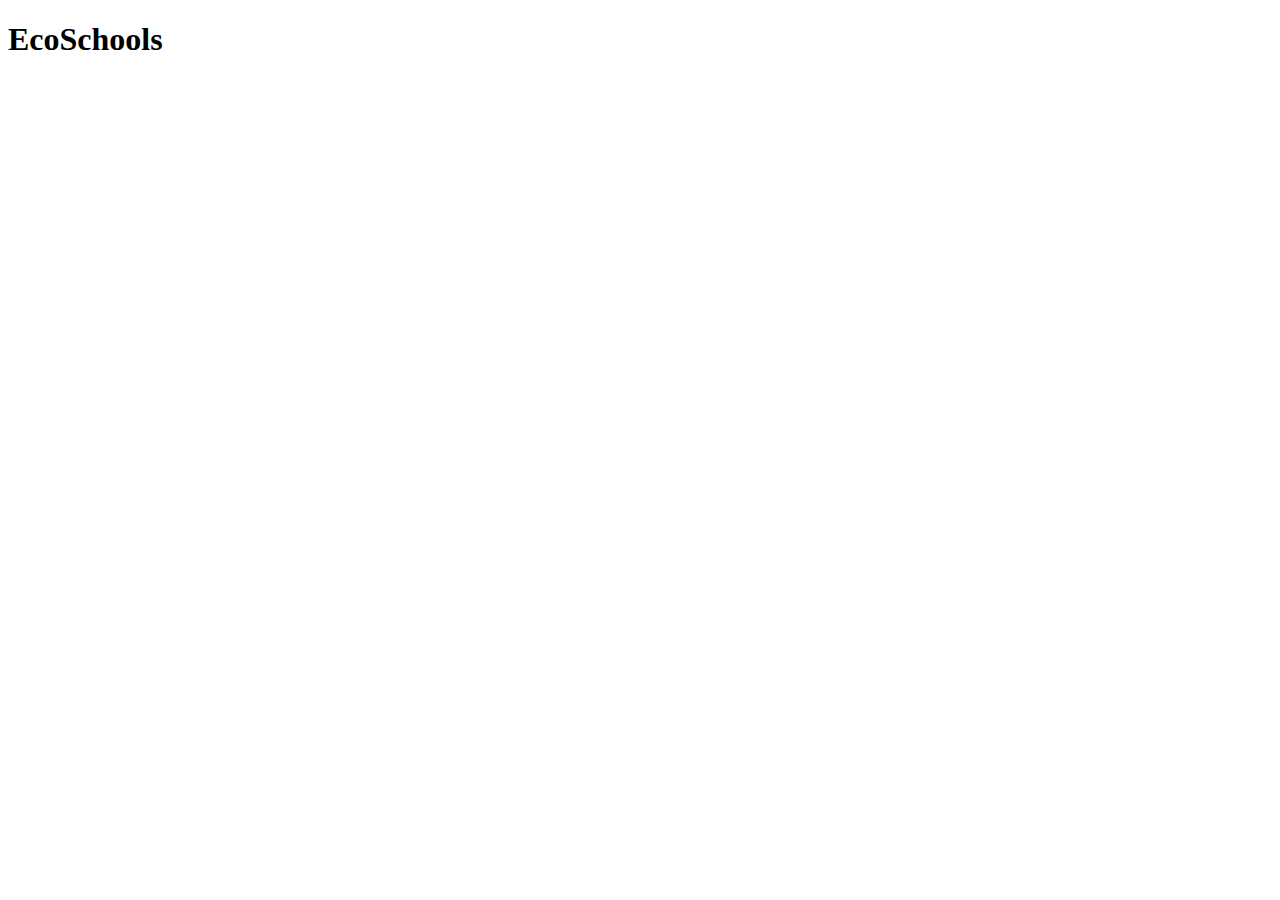
==== index.html @ 73f418d0 "Added color scheme" ====
<!DOCTYPE html>
<html>
	<head>
		<title>EcoSchools</title>
		<link rel="stylesheet" type="text/css" href="style/reset.css">
		<link rel="stylesheet" type="text/css" href="style/main.css">
		<meta name="viewport" content="width=device-width, initial-scale=1.0">
		<!--<link rel="icon" type="img/png" href="style/favicon.png" style="width:30px;">-->
		<!-- IMPORTED SCRIPTS -->
		<!-- NEED GOOGLE FONTS LATER -->
		<script src="http://ajax.googleapis.com/ajax/libs/jquery/1.11.1/jquery.min.js"></script>
		<!-- NEED FIREBASE LATER -->
		<style>



		</style>
	</head>

	<body>

		<div class="scene sky">
			<h1>EcoSchools</h1>
		</div>


		<script type="text/javascript">

			

			console.log("LOADED MAIN");

		</script>
		
	</body>
</html>
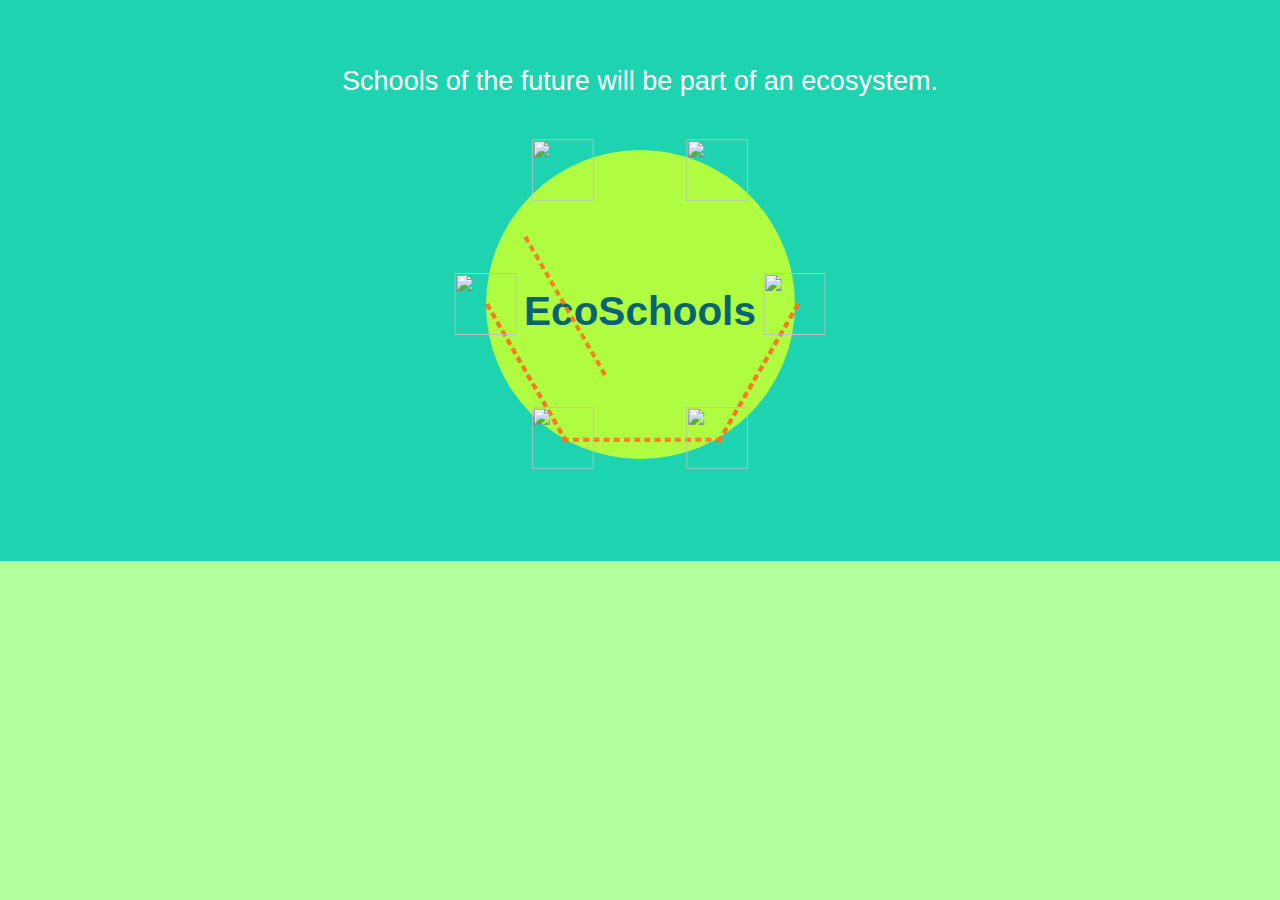
==== commit b5ef4321: "Chords are too confusing" ====
--- a/index.html
+++ b/index.html
@@ -20,7 +20,23 @@
 	<body>
 
 		<div class="scene sky">
-			<h1>EcoSchools</h1>
+			<p>Schools of the future will be part of an ecosystem.</p>
+			<div class="circle-wrapper">
+				<h1 class="circle-element">EcoSchools</h1>
+				<div class="circle-chord"></div>
+				<div class="circle-chord"></div>
+				<div class="circle-chord"></div>
+				<div class="circle-chord"></div>
+				<div class="circle-chord"></div>
+				<div class="circle-chord"></div>
+				<img class="circle-element" src="style/img/school-purple.png">
+				<img class="circle-element" src="style/img/school-teal.png">
+				<img class="circle-element" src="style/img/school-orange.png">
+				<img class="circle-element" src="style/img/school-purple.png">
+				<img class="circle-element" src="style/img/school-teal.png">
+				<img class="circle-element" src="style/img/school-orange.png">
+
+			</div>
 		</div>
 
 
--- a/style/main.css
+++ b/style/main.css
@@ -0,0 +1 @@
+h1,h2,h3,li,p,ul{font-family:sans-serif;margin:1.5vh auto}h1,h2,h3{font-family:sans-serif;text-align:center;font-weight:700}h1{font-size:4.5vh;line-height:5.25vh}h2{font-size:3.3vh;line-height:4.05vh}p{font-size:3vh;line-height:3.75vh;text-align:center}ul{width:80%;margin:auto 10%}li{font-size:3vh;line-height:3.75vh;list-style:disc;margin:.45vh auto}html{background:#b2ff9e;font-family:sans-serif;font-size:3vh;color:#fff;margin:0;padding:0}body{padding:0;width:100vw;margin:0 auto}div.scene{margin:0 auto;padding:4vw;width:92vw}div.sky{background:#1dd3b0}div.ground{background:#affc41}div.ground p{margin-bottom:6vh}div.ground div.slant-div:nth-child(2){margin:-3vh -4vw auto;width:0;height:0;border-top:3vh solid transparent;border-bottom:-100vw solid transparent;border-left:100vw solid #086375;transition:all .5s ease;-webkit-transition:all .5s ease}div.ground div.slant-div:nth-child(2)+div.dramatic{width:100vw;margin:auto -4vw;padding:4vw 4vw 4.5vh;background:#086375}div.ground div.slant-div:nth-child(4){margin:-3vh -4vw auto;width:0;height:0;border-top:3vh solid transparent;border-bottom:-100vw solid transparent;border-right:100vw solid #3c1642;transition:all .5s ease;-webkit-transition:all .5s ease}div.ground div.slant-div:nth-child(4)+div.dramatic{width:100vw;margin:auto -4vw;padding:4vw 4vw 4.5vh;background:#3c1642}div.ground div.slant-div:nth-child(6){margin:-3vh -4vw auto;width:0;height:0;border-top:3vh solid transparent;border-bottom:-100vw solid transparent;border-left:100vw solid #fa7921;transition:all .5s ease;-webkit-transition:all .5s ease}div.ground div.slant-div:nth-child(6)+div.dramatic{width:100vw;margin:auto -4vw;padding:4vw 4vw 4.5vh;background:#fa7921}div.school-icons{width:65vw;padding:1vw;display:block;margin:0 auto -8vw}div.school-icons img{display:inline-block;width:20vw;margin:1vw;margin-bottom:0}div.school-icons img:nth-child(2){width:15vw}div.rsvp{background:#3c1642}div.rsvp input{background:#5f2368;color:#fff;transition:all .5s ease;-webkit-transition:all .5s ease}div.rsvp input:focus{background:#fff;color:#3c1642;font-weight:700}button,input,select{outline:0;border:none}input{display:block;width:88vw;margin:4vw auto;padding:2vw}div.circle-wrapper{margin:4vw auto;background:#affc41;border-radius:50%;width:309px;height:309px;position:relative;transition:all .5s ease;-webkit-transition:all .5s ease}div.circle-wrapper .circle-element{position:absolute;top:50%;left:50%;width:61.8px;height:61.8px;margin:-30.9px}div.circle-wrapper h1.circle-element{text-align:center;width:309px;color:#086375;top:44.75%;left:0;display:inline;margin:0 auto}div.circle-wrapper div.circle-chord{position:absolute;top:50%;left:0;display:block;margin:0 auto;height:0;width:154.5px;border:2px dashed #fa7921;transform:translate(-38.63px,66.9px) rotate(60deg)}div.circle-wrapper div.circle-chord:nth-child(3){transform:rotate(180deg) translate(-77.25px,-133.8px)}div.circle-wrapper div.circle-chord:nth-child(4){transform:rotate(120deg) translate(-38.63px,-200.7px)}div.circle-wrapper div.circle-chord:nth-child(5){transform:rotate(120deg) translate(-38.63px,-200.7px)}div.circle-wrapper div.circle-chord:nth-child(6){transform:rotate(240deg) translate(0,0)}div.circle-wrapper img{transition:all .5s ease;-webkit-transition:all .5s ease}div.circle-wrapper img:nth-child(8){transform:rotate(0deg) translate(154.5px) rotate(0deg)}div.circle-wrapper img:nth-child(9){transform:rotate(-60deg) translate(154.5px) rotate(60deg)}div.circle-wrapper img:nth-child(10){transform:rotate(-120deg) translate(154.5px) rotate(120deg)}div.circle-wrapper img:nth-child(11){transform:rotate(-180deg) translate(154.5px) rotate(180deg)}div.circle-wrapper img:nth-child(12){transform:rotate(-240deg) translate(154.5px) rotate(240deg)}div.circle-wrapper img:nth-child(13){transform:rotate(-300deg) translate(154.5px) rotate(300deg)}div.circle-wrapper img:hover{width:92.7px;height:92.7px}::-webkit-scrollbar{width:10px;height:10px;background:#affc41;z-index:50}::-webkit-scrollbar-button{background:#affc41}::-webkit-scrollbar-track{background:#affc41}::-webkit-scrollbar-track-piece{background:#affc41}::-webkit-scrollbar-thumb{background:#fff;position:absolute;margin-left:-10px}::-webkit-scrollbar-corner{width:10px;height:10px;background:#affc41}::-webkit-resizer{background:#affc41}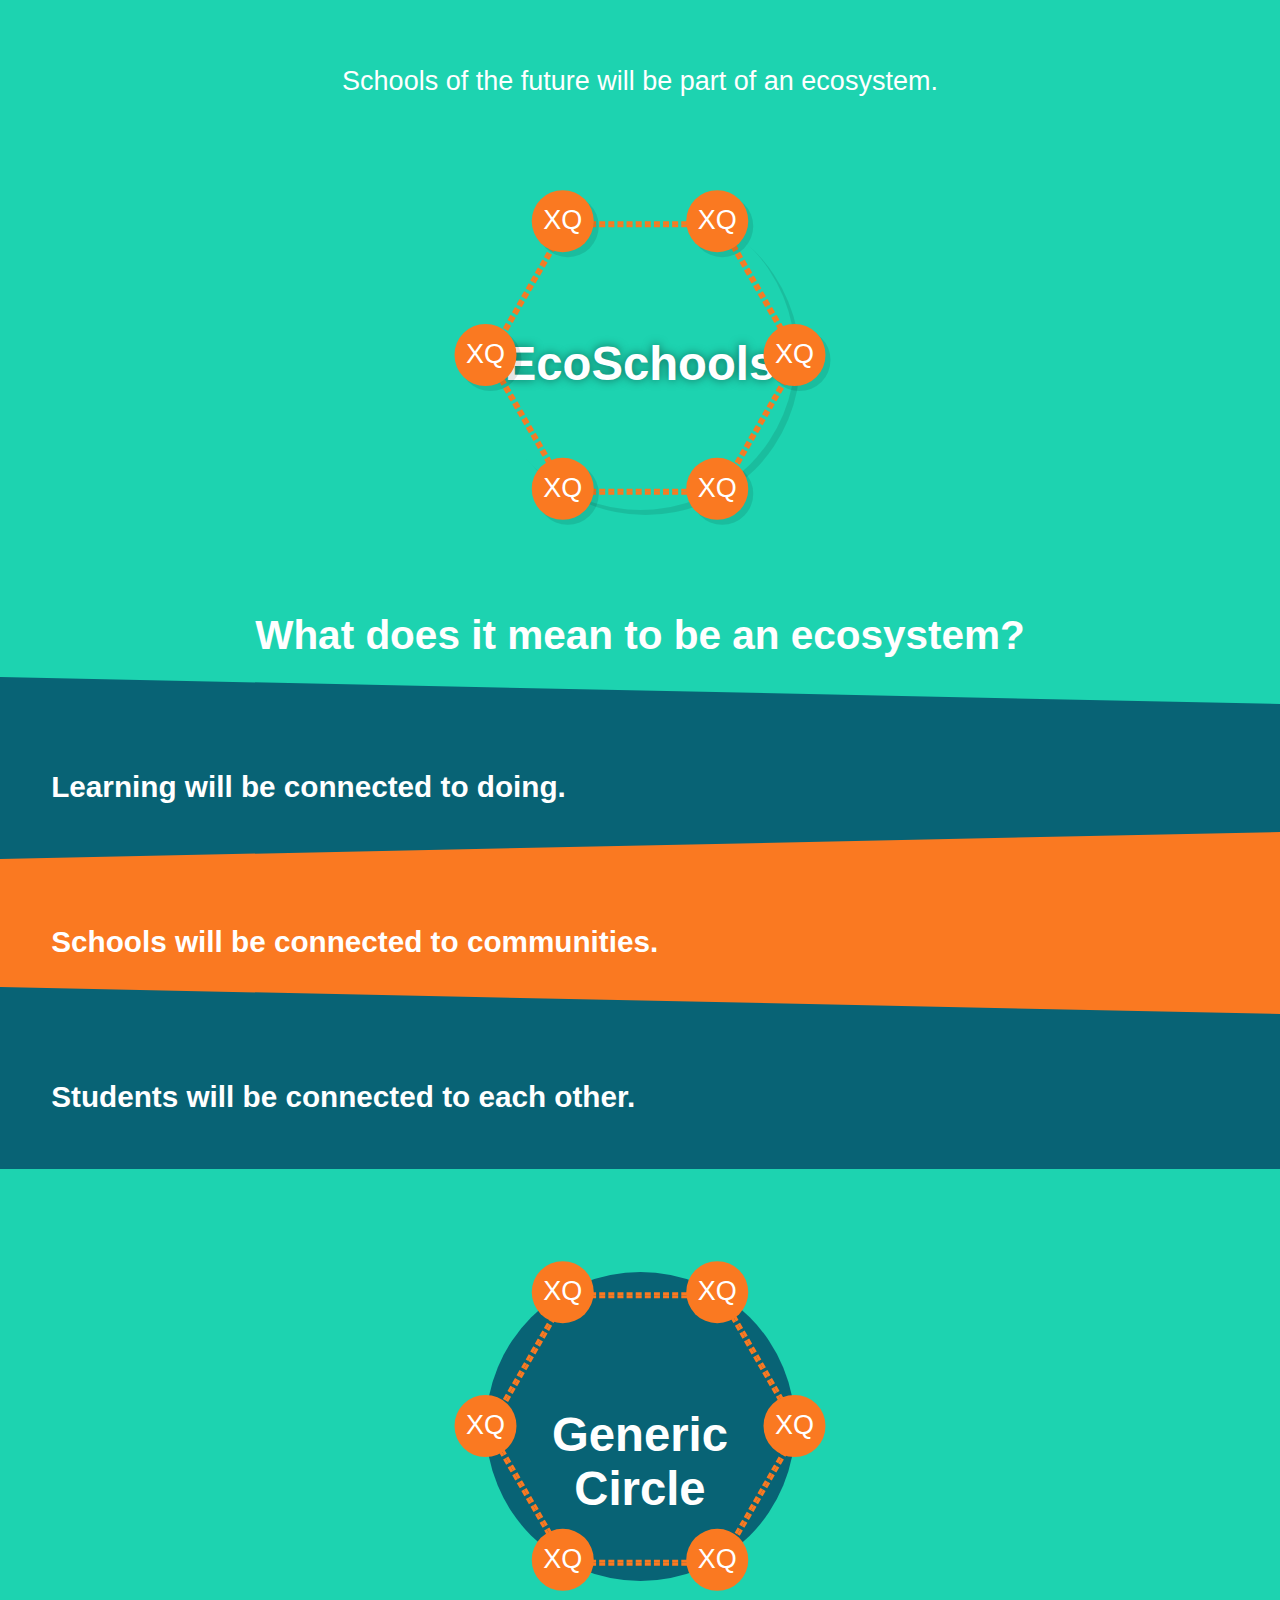
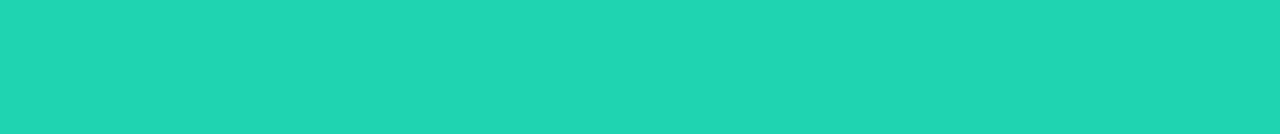
==== commit 565f3d52: "Added slant divs" ====
--- a/index.html
+++ b/index.html
@@ -21,21 +21,61 @@
 
 		<div class="scene sky">
 			<p>Schools of the future will be part of an ecosystem.</p>
+			<div class="circle-wrapper" id="earth">
+				<div class="circle">
+					<h1 class="circle-element">EcoSchools</h1>
+					<div class="chord-six">
+						<div class="circle-chord"></div>
+						<div class="circle-chord"></div>
+						<div class="circle-chord"></div>
+						<div class="circle-chord"></div>
+						<div class="circle-chord"></div>
+						<div class="circle-chord"></div>
+					</div>
+					<div class="circle-six">
+						<div class="circle-element circle-div">XQ</div>
+						<div class="circle-element circle-div">XQ</div>
+						<div class="circle-element circle-div">XQ</div>
+						<div class="circle-element circle-div">XQ</div>
+						<div class="circle-element circle-div">XQ</div>
+						<div class="circle-element circle-div">XQ</div>
+					</div>
+				</div>
+			</div>
+			<h1>What does it mean to be an ecosystem?</h1>
+			<br>
+			<div class="slant-left"></div>
+			<div class="slant-text">
+				<h2>Learning will be connected to doing.</h2>
+			</div>
+			<div class="slant-right"></div>
+			<div class="slant-text">
+				<h2>Schools will be connected to communities.</h2>
+			</div>
+			<div class="slant-left"></div>
+			<div class="slant-text">
+				<h2>Students will be connected to each other.</h2>
+			</div>
 			<div class="circle-wrapper">
-				<h1 class="circle-element">EcoSchools</h1>
-				<div class="circle-chord"></div>
-				<div class="circle-chord"></div>
-				<div class="circle-chord"></div>
-				<div class="circle-chord"></div>
-				<div class="circle-chord"></div>
-				<div class="circle-chord"></div>
-				<img class="circle-element" src="style/img/school-purple.png">
-				<img class="circle-element" src="style/img/school-teal.png">
-				<img class="circle-element" src="style/img/school-orange.png">
-				<img class="circle-element" src="style/img/school-purple.png">
-				<img class="circle-element" src="style/img/school-teal.png">
-				<img class="circle-element" src="style/img/school-orange.png">
-
+				<div class="circle">
+					<h1 class="circle-element">Generic Circle</h1>
+					<div class="chord-six">
+						<div class="circle-chord"></div>
+						<div class="circle-chord"></div>
+						<div class="circle-chord"></div>
+						<div class="circle-chord"></div>
+						<div class="circle-chord"></div>
+						<div class="circle-chord"></div>
+					</div>
+					<div class="circle-six">
+						<div class="circle-element circle-div">XQ</div>
+						<div class="circle-element circle-div">XQ</div>
+						<div class="circle-element circle-div">XQ</div>
+						<div class="circle-element circle-div">XQ</div>
+						<div class="circle-element circle-div">XQ</div>
+						<div class="circle-element circle-div">XQ</div>
+					</div>
+				</div>
 			</div>
 		</div>
 
--- a/style/main.css
+++ b/style/main.css
@@ -1 +1 @@
-h1,h2,h3,li,p,ul{font-family:sans-serif;margin:1.5vh auto}h1,h2,h3{font-family:sans-serif;text-align:center;font-weight:700}h1{font-size:4.5vh;line-height:5.25vh}h2{font-size:3.3vh;line-height:4.05vh}p{font-size:3vh;line-height:3.75vh;text-align:center}ul{width:80%;margin:auto 10%}li{font-size:3vh;line-height:3.75vh;list-style:disc;margin:.45vh auto}html{background:#b2ff9e;font-family:sans-serif;font-size:3vh;color:#fff;margin:0;padding:0}body{padding:0;width:100vw;margin:0 auto}div.scene{margin:0 auto;padding:4vw;width:92vw}div.sky{background:#1dd3b0}div.ground{background:#affc41}div.ground p{margin-bottom:6vh}div.ground div.slant-div:nth-child(2){margin:-3vh -4vw auto;width:0;height:0;border-top:3vh solid transparent;border-bottom:-100vw solid transparent;border-left:100vw solid #086375;transition:all .5s ease;-webkit-transition:all .5s ease}div.ground div.slant-div:nth-child(2)+div.dramatic{width:100vw;margin:auto -4vw;padding:4vw 4vw 4.5vh;background:#086375}div.ground div.slant-div:nth-child(4){margin:-3vh -4vw auto;width:0;height:0;border-top:3vh solid transparent;border-bottom:-100vw solid transparent;border-right:100vw solid #3c1642;transition:all .5s ease;-webkit-transition:all .5s ease}div.ground div.slant-div:nth-child(4)+div.dramatic{width:100vw;margin:auto -4vw;padding:4vw 4vw 4.5vh;background:#3c1642}div.ground div.slant-div:nth-child(6){margin:-3vh -4vw auto;width:0;height:0;border-top:3vh solid transparent;border-bottom:-100vw solid transparent;border-left:100vw solid #fa7921;transition:all .5s ease;-webkit-transition:all .5s ease}div.ground div.slant-div:nth-child(6)+div.dramatic{width:100vw;margin:auto -4vw;padding:4vw 4vw 4.5vh;background:#fa7921}div.school-icons{width:65vw;padding:1vw;display:block;margin:0 auto -8vw}div.school-icons img{display:inline-block;width:20vw;margin:1vw;margin-bottom:0}div.school-icons img:nth-child(2){width:15vw}div.rsvp{background:#3c1642}div.rsvp input{background:#5f2368;color:#fff;transition:all .5s ease;-webkit-transition:all .5s ease}div.rsvp input:focus{background:#fff;color:#3c1642;font-weight:700}button,input,select{outline:0;border:none}input{display:block;width:88vw;margin:4vw auto;padding:2vw}div.circle-wrapper{margin:4vw auto;background:#affc41;border-radius:50%;width:309px;height:309px;position:relative;transition:all .5s ease;-webkit-transition:all .5s ease}div.circle-wrapper .circle-element{position:absolute;top:50%;left:50%;width:61.8px;height:61.8px;margin:-30.9px}div.circle-wrapper h1.circle-element{text-align:center;width:309px;color:#086375;top:44.75%;left:0;display:inline;margin:0 auto}div.circle-wrapper div.circle-chord{position:absolute;top:50%;left:0;display:block;margin:0 auto;height:0;width:154.5px;border:2px dashed #fa7921;transform:translate(-38.63px,66.9px) rotate(60deg)}div.circle-wrapper div.circle-chord:nth-child(3){transform:rotate(180deg) translate(-77.25px,-133.8px)}div.circle-wrapper div.circle-chord:nth-child(4){transform:rotate(120deg) translate(-38.63px,-200.7px)}div.circle-wrapper div.circle-chord:nth-child(5){transform:rotate(120deg) translate(-38.63px,-200.7px)}div.circle-wrapper div.circle-chord:nth-child(6){transform:rotate(240deg) translate(0,0)}div.circle-wrapper img{transition:all .5s ease;-webkit-transition:all .5s ease}div.circle-wrapper img:nth-child(8){transform:rotate(0deg) translate(154.5px) rotate(0deg)}div.circle-wrapper img:nth-child(9){transform:rotate(-60deg) translate(154.5px) rotate(60deg)}div.circle-wrapper img:nth-child(10){transform:rotate(-120deg) translate(154.5px) rotate(120deg)}div.circle-wrapper img:nth-child(11){transform:rotate(-180deg) translate(154.5px) rotate(180deg)}div.circle-wrapper img:nth-child(12){transform:rotate(-240deg) translate(154.5px) rotate(240deg)}div.circle-wrapper img:nth-child(13){transform:rotate(-300deg) translate(154.5px) rotate(300deg)}div.circle-wrapper img:hover{width:92.7px;height:92.7px}::-webkit-scrollbar{width:10px;height:10px;background:#affc41;z-index:50}::-webkit-scrollbar-button{background:#affc41}::-webkit-scrollbar-track{background:#affc41}::-webkit-scrollbar-track-piece{background:#affc41}::-webkit-scrollbar-thumb{background:#fff;position:absolute;margin-left:-10px}::-webkit-scrollbar-corner{width:10px;height:10px;background:#affc41}::-webkit-resizer{background:#affc41}+h1,h2,h3,li,p,ul{font-family:sans-serif;margin:1.5vh auto}h1,h2,h3{font-family:sans-serif;text-align:center;font-weight:700}h1{font-size:4.5vh;line-height:5.25vh}h2{font-size:3.3vh;line-height:4.05vh}p{font-size:3vh;line-height:3.75vh;text-align:center}ul{width:80%;margin:auto 10%}li{font-size:3vh;line-height:3.75vh;list-style:disc;margin:.45vh auto}html{background:#3c1642;font-family:sans-serif;font-size:3vh;color:#fff;margin:0;padding:0}body{padding:0;width:100vw;margin:0 auto}div.scene{margin:0 auto;padding:4vw;width:92vw}div.sky{background:#1dd3b0}div.ground{background:#affc41}div.rsvp{background:#3c1642}div.rsvp input{background:#5f2368;color:#fff;transition:all .5s ease;-webkit-transition:all .5s ease}div.rsvp input:focus{background:#fff;color:#3c1642;font-weight:700}button,input,select{outline:0;border:none}input{display:block;width:88vw;margin:4vw auto;padding:2vw}div.slant-left{margin:-3vh -4vw auto;width:0;height:0;border-top:3vh solid transparent;border-bottom:-100vw solid transparent;border-left:100vw solid #086375;transition:all .5s ease;-webkit-transition:all .5s ease}div.slant-left+div.slant-text{width:92vw;margin:auto -4vw;padding:4vw 4vw 4.5vh;background:#086375}div.slant-left+div.slant-text h2{text-align:left}div.slant-right{margin:-3vh -4vw auto;width:0;height:0;border-top:3vh solid transparent;border-bottom:-100vw solid transparent;border-right:100vw solid #fa7921;transition:all .5s ease;-webkit-transition:all .5s ease}div.slant-right+div.slant-text{width:92vw;margin:auto -4vw;padding:4vw 4vw 4.5vh;background:#fa7921}div.slant-right+div.slant-text h2{text-align:left}div.circle-wrapper{background:#086375;margin:8vw auto;border-radius:50%;width:309px;height:309px;position:relative;transition:all .5s ease;-webkit-transition:all .5s ease}div.circle-wrapper .circle-element{position:absolute;top:50%;left:50%;width:61.8px;height:61.8px;margin:-30.9px}div.circle-wrapper h1.circle-element{text-align:center;width:309px;color:#fff;top:44%;line-height:6vh;left:0;display:inline;margin:0 auto;font-size:5.25vh}div.circle-wrapper div.circle-chord{position:absolute;top:50%;left:0;display:block;margin:0 auto;height:0;width:154.5px;border:3px dashed #fa7921}div.circle-wrapper div.chord-six div.circle-chord:nth-child(1){transform:translate(-38.63px,66.9px) rotate(60deg)}div.circle-wrapper div.chord-six div.circle-chord:nth-child(2){transform:rotate(180deg) translate(-77.25px,-133.8px)}div.circle-wrapper div.chord-six div.circle-chord:nth-child(3){transform:rotate(120deg) translate(-38.63px,-200.7px)}div.circle-wrapper div.chord-six div.circle-chord:nth-child(4){transform:rotate(60deg) translate(38.63px,-200.7px)}div.circle-wrapper div.chord-six div.circle-chord:nth-child(5){transform:rotate(180deg) translate(-77.25px,133.8px)}div.circle-wrapper div.chord-six div.circle-chord:nth-child(6){transform:rotate(120deg) translate(-38.63px,66.9px)}div.circle-wrapper div.circle-div{background:#fa7921;border-radius:50%;text-align:center;line-height:61.8px;transition:all .5s ease;-webkit-transition:all .5s ease}div.circle-wrapper div.circle-div:hover{background:#b2ff9e}div.circle-wrapper div.circle-six div.circle-div:nth-child(1){transform:rotate(0deg) translate(154.5px) rotate(0deg)}div.circle-wrapper div.circle-six div.circle-div:nth-child(2){transform:rotate(-60deg) translate(154.5px) rotate(60deg)}div.circle-wrapper div.circle-six div.circle-div:nth-child(3){transform:rotate(-120deg) translate(154.5px) rotate(120deg)}div.circle-wrapper div.circle-six div.circle-div:nth-child(4){transform:rotate(-180deg) translate(154.5px) rotate(180deg)}div.circle-wrapper div.circle-six div.circle-div:nth-child(5){transform:rotate(-240deg) translate(154.5px) rotate(240deg)}div.circle-wrapper div.circle-six div.circle-div:nth-child(6){transform:rotate(-300deg) translate(154.5px) rotate(300deg)}div#earth{background:url(img/earth-long-double.png) repeat-x;background-size:auto 100%;animation:spinGlobe 10s linear infinite;-webkit-animation:spinGlobe 10s linear infinite;box-shadow:5px 5px 0 rgba(0,0,0,.1);transition:all .5s ease;-webkit-transition:all .5s ease}@-webkit-keyframes spinGlobe{from{background-position:right top}to{background-position:left top}}div#earth h1.circle-element{text-shadow:0 0 10px rgba(0,0,0,.5)}div#earth div.circle-div{box-shadow:5px 5px 0 rgba(0,0,0,.1)}div#earth div.chord-six div.circle-chord{animation:wipeChord 5s linear infinite;-webkit-animation:wipeChord 5s linear infinite}@-webkit-keyframes wipeChord{0%{border-color:#fa7921}50%{border-color:#1dd3b0}100%{border-color:#fa7921}}::-webkit-scrollbar{width:10px;height:10px;background:#affc41;z-index:50;position:absolute;display:none}::-webkit-scrollbar-button{background:#affc41}::-webkit-scrollbar-track{background:#affc41}::-webkit-scrollbar-track-piece{background:#affc41}::-webkit-scrollbar-thumb{background:#fff;position:absolute;margin-left:-10px}::-webkit-scrollbar-corner{width:10px;height:10px;background:#affc41}::-webkit-resizer{background:#affc41}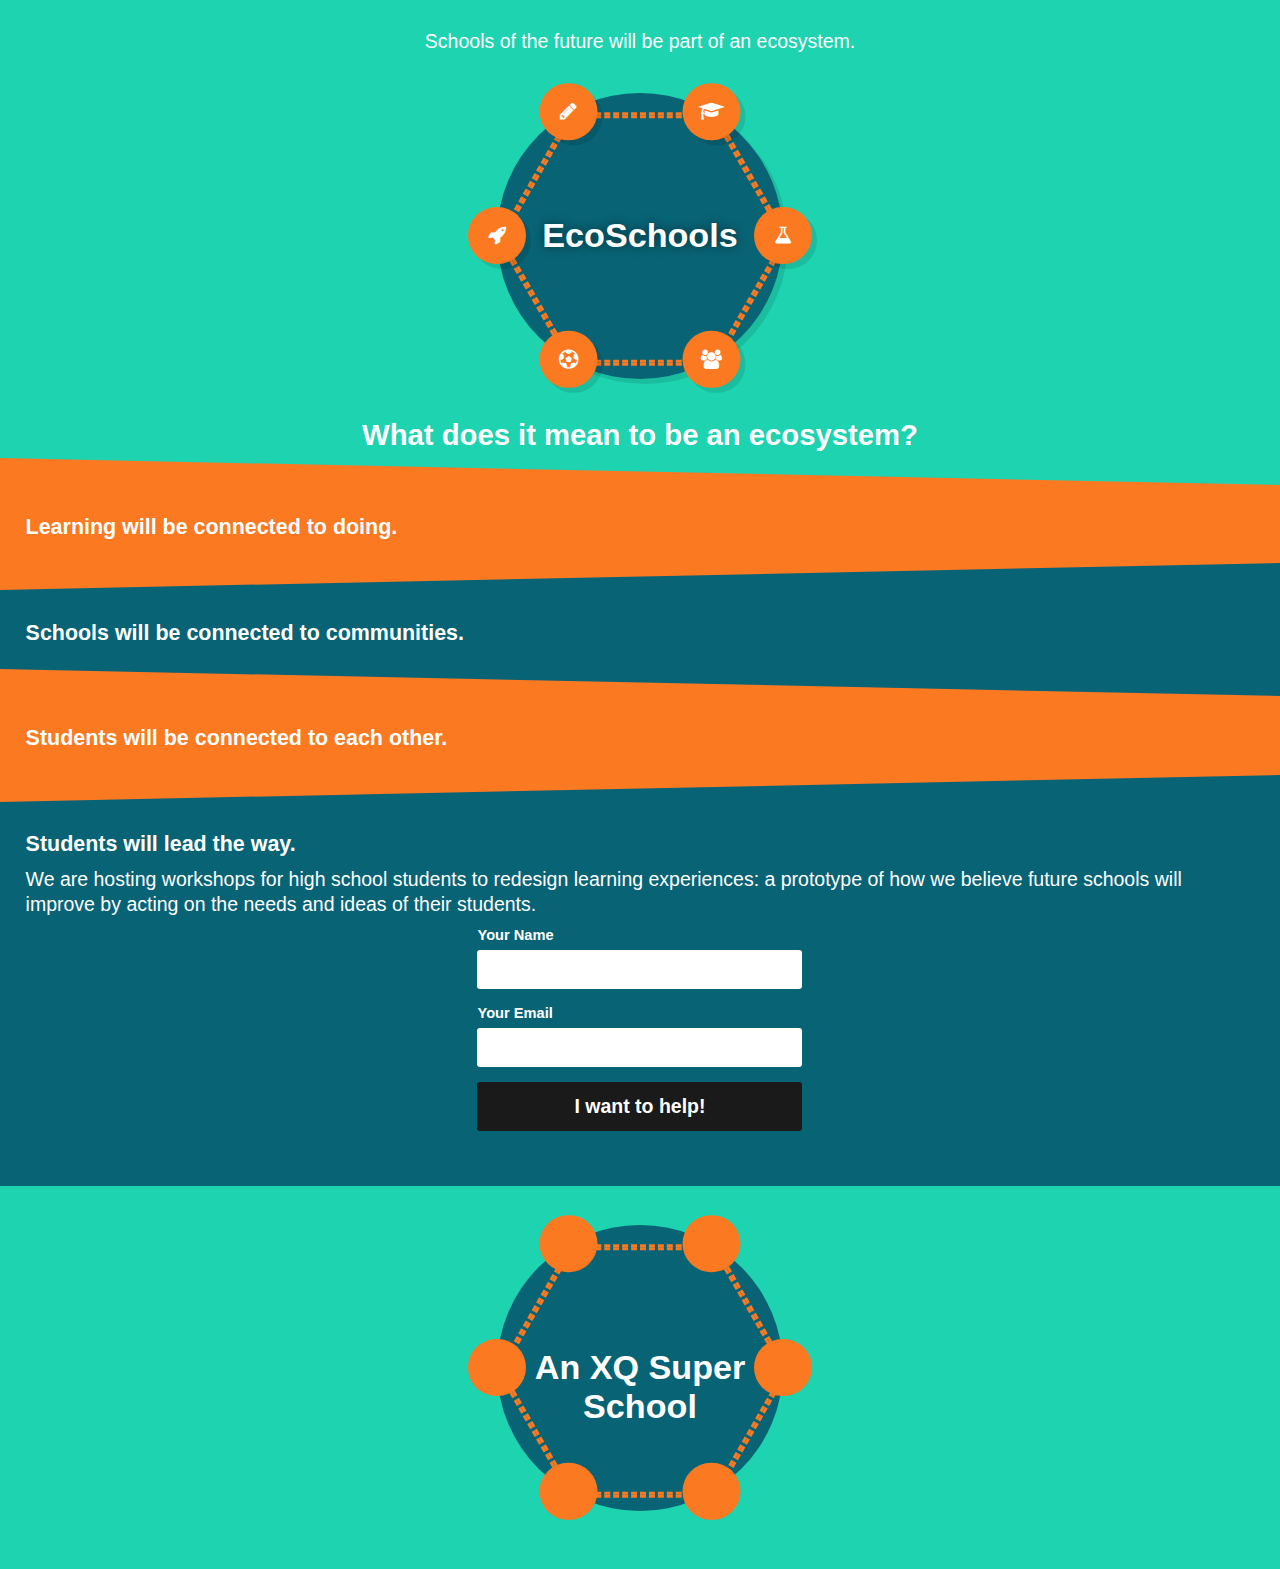
==== commit a46733be: "Fixed default padding styles" ====
--- a/index.html
+++ b/index.html
@@ -4,12 +4,13 @@
 		<title>EcoSchools</title>
 		<link rel="stylesheet" type="text/css" href="style/reset.css">
 		<link rel="stylesheet" type="text/css" href="style/main.css">
+		<link rel="stylesheet" href="https://maxcdn.bootstrapcdn.com/font-awesome/4.5.0/css/font-awesome.min.css">
 		<meta name="viewport" content="width=device-width, initial-scale=1.0">
-		<!--<link rel="icon" type="img/png" href="style/favicon.png" style="width:30px;">-->
+		<link rel="icon" type="img/png" href="style/favicon.png" style="width:30px;">
 		<!-- IMPORTED SCRIPTS -->
 		<!-- NEED GOOGLE FONTS LATER -->
 		<script src="http://ajax.googleapis.com/ajax/libs/jquery/1.11.1/jquery.min.js"></script>
-		<!-- NEED FIREBASE LATER -->
+		<script src='https://cdn.firebase.com/js/client/2.2.1/firebase.js'></script>
 		<style>
 
 
@@ -33,12 +34,42 @@
 						<div class="circle-chord"></div>
 					</div>
 					<div class="circle-six">
-						<div class="circle-element circle-div">XQ</div>
-						<div class="circle-element circle-div">XQ</div>
-						<div class="circle-element circle-div">XQ</div>
-						<div class="circle-element circle-div">XQ</div>
-						<div class="circle-element circle-div">XQ</div>
-						<div class="circle-element circle-div">XQ</div>
+						<div class="circle-element circle-div">
+							<span>
+								Innovation
+								<div class="arrow-down"></div>
+							</span>
+							<i class="fa fa-flask"></i></div>
+						<div class="circle-element circle-div">
+							<span>
+								Scholarship
+								<div class="arrow-down"></div>
+							</span>
+							<i class="fa fa-graduation-cap"></i></div>
+						<div class="circle-element circle-div">
+							<span>
+								Creativity
+								<div class="arrow-down"></div>
+							</span>
+							<i class="fa fa-pencil"></i></div>
+						<div class="circle-element circle-div">
+							<span>
+								Dreams
+								<div class="arrow-down"></div>
+							</span>
+							<i class="fa fa-rocket"></i></div>
+						<div class="circle-element circle-div">
+							<span>
+								Play
+								<div class="arrow-down"></div>
+							</span>
+							<i class="fa fa-futbol-o"></i></div>
+						<div class="circle-element circle-div">
+							<span>
+								Collaboration
+								<div class="arrow-down"></div>
+							</span>
+							<i class="fa fa-group"></i></div>
 					</div>
 				</div>
 			</div>
@@ -47,6 +78,7 @@
 			<div class="slant-left"></div>
 			<div class="slant-text">
 				<h2>Learning will be connected to doing.</h2>
+				<p></p>
 			</div>
 			<div class="slant-right"></div>
 			<div class="slant-text">
@@ -56,9 +88,19 @@
 			<div class="slant-text">
 				<h2>Students will be connected to each other.</h2>
 			</div>
+			<div class="slant-right"></div>
+			<div class="slant-text">
+				<h2>Students will lead the way.</h2>
+				<p>We are hosting workshops for high school students to redesign learning experiences: a prototype of how we believe future schools will improve by acting on the needs and ideas of their students.</p>
+				<h4 class="form-title">Your Name</h4>
+				<input id="student-name" class="student-form" type="text">
+				<h4 class="form-title">Your Email</h4>
+				<input id="student-email" class="student-form" type="text">
+				<button id="student-submit">I want to help!</button>
+			</div>
 			<div class="circle-wrapper">
 				<div class="circle">
-					<h1 class="circle-element">Generic Circle</h1>
+					<h1 class="circle-element">An XQ Super School</h1>
 					<div class="chord-six">
 						<div class="circle-chord"></div>
 						<div class="circle-chord"></div>
@@ -68,12 +110,12 @@
 						<div class="circle-chord"></div>
 					</div>
 					<div class="circle-six">
-						<div class="circle-element circle-div">XQ</div>
-						<div class="circle-element circle-div">XQ</div>
-						<div class="circle-element circle-div">XQ</div>
-						<div class="circle-element circle-div">XQ</div>
-						<div class="circle-element circle-div">XQ</div>
-						<div class="circle-element circle-div">XQ</div>
+						<div class="circle-element circle-div"></div>
+						<div class="circle-element circle-div"></div>
+						<div class="circle-element circle-div"></div>
+						<div class="circle-element circle-div"></div>
+						<div class="circle-element circle-div"></div>
+						<div class="circle-element circle-div"></div>
 					</div>
 				</div>
 			</div>
@@ -81,6 +123,36 @@
 
 
 		<script type="text/javascript">
+
+			$('.student-form').change(function(event){
+				if(name && email){
+					event.target.classList.remove('error');
+					event.target.innerText = 'I want to help!';
+				}
+			})
+
+			$('#student-submit').click(function(event){
+				//console.log(event)
+				var name = document.getElementById('student-name').value;
+				var email = document.getElementById('student-email').value;
+				if(!name || !email){
+					event.target.classList.add('error');
+					event.target.innerText = 'Please add a name and email address.';
+				}
+				else{
+					event.target.classList.remove('error');
+					var student = {
+						timestamp: new Date().getTime(),
+						name: name,
+						email: email
+					}
+					var firebase = new Firebase('https://ecoschools.firebaseio.com/students/');
+					//firebase.push(student);
+					event.target.classList.add('success');
+					event.target.innerText = 'Let the adventure begin!';
+					console.log(student)
+				}
+			});
 
 			
 
--- a/style/main.css
+++ b/style/main.css
@@ -1 +1 @@
-h1,h2,h3,li,p,ul{font-family:sans-serif;margin:1.5vh auto}h1,h2,h3{font-family:sans-serif;text-align:center;font-weight:700}h1{font-size:4.5vh;line-height:5.25vh}h2{font-size:3.3vh;line-height:4.05vh}p{font-size:3vh;line-height:3.75vh;text-align:center}ul{width:80%;margin:auto 10%}li{font-size:3vh;line-height:3.75vh;list-style:disc;margin:.45vh auto}html{background:#3c1642;font-family:sans-serif;font-size:3vh;color:#fff;margin:0;padding:0}body{padding:0;width:100vw;margin:0 auto}div.scene{margin:0 auto;padding:4vw;width:92vw}div.sky{background:#1dd3b0}div.ground{background:#affc41}div.rsvp{background:#3c1642}div.rsvp input{background:#5f2368;color:#fff;transition:all .5s ease;-webkit-transition:all .5s ease}div.rsvp input:focus{background:#fff;color:#3c1642;font-weight:700}button,input,select{outline:0;border:none}input{display:block;width:88vw;margin:4vw auto;padding:2vw}div.slant-left{margin:-3vh -4vw auto;width:0;height:0;border-top:3vh solid transparent;border-bottom:-100vw solid transparent;border-left:100vw solid #086375;transition:all .5s ease;-webkit-transition:all .5s ease}div.slant-left+div.slant-text{width:92vw;margin:auto -4vw;padding:4vw 4vw 4.5vh;background:#086375}div.slant-left+div.slant-text h2{text-align:left}div.slant-right{margin:-3vh -4vw auto;width:0;height:0;border-top:3vh solid transparent;border-bottom:-100vw solid transparent;border-right:100vw solid #fa7921;transition:all .5s ease;-webkit-transition:all .5s ease}div.slant-right+div.slant-text{width:92vw;margin:auto -4vw;padding:4vw 4vw 4.5vh;background:#fa7921}div.slant-right+div.slant-text h2{text-align:left}div.circle-wrapper{background:#086375;margin:8vw auto;border-radius:50%;width:309px;height:309px;position:relative;transition:all .5s ease;-webkit-transition:all .5s ease}div.circle-wrapper .circle-element{position:absolute;top:50%;left:50%;width:61.8px;height:61.8px;margin:-30.9px}div.circle-wrapper h1.circle-element{text-align:center;width:309px;color:#fff;top:44%;line-height:6vh;left:0;display:inline;margin:0 auto;font-size:5.25vh}div.circle-wrapper div.circle-chord{position:absolute;top:50%;left:0;display:block;margin:0 auto;height:0;width:154.5px;border:3px dashed #fa7921}div.circle-wrapper div.chord-six div.circle-chord:nth-child(1){transform:translate(-38.63px,66.9px) rotate(60deg)}div.circle-wrapper div.chord-six div.circle-chord:nth-child(2){transform:rotate(180deg) translate(-77.25px,-133.8px)}div.circle-wrapper div.chord-six div.circle-chord:nth-child(3){transform:rotate(120deg) translate(-38.63px,-200.7px)}div.circle-wrapper div.chord-six div.circle-chord:nth-child(4){transform:rotate(60deg) translate(38.63px,-200.7px)}div.circle-wrapper div.chord-six div.circle-chord:nth-child(5){transform:rotate(180deg) translate(-77.25px,133.8px)}div.circle-wrapper div.chord-six div.circle-chord:nth-child(6){transform:rotate(120deg) translate(-38.63px,66.9px)}div.circle-wrapper div.circle-div{background:#fa7921;border-radius:50%;text-align:center;line-height:61.8px;transition:all .5s ease;-webkit-transition:all .5s ease}div.circle-wrapper div.circle-div:hover{background:#b2ff9e}div.circle-wrapper div.circle-six div.circle-div:nth-child(1){transform:rotate(0deg) translate(154.5px) rotate(0deg)}div.circle-wrapper div.circle-six div.circle-div:nth-child(2){transform:rotate(-60deg) translate(154.5px) rotate(60deg)}div.circle-wrapper div.circle-six div.circle-div:nth-child(3){transform:rotate(-120deg) translate(154.5px) rotate(120deg)}div.circle-wrapper div.circle-six div.circle-div:nth-child(4){transform:rotate(-180deg) translate(154.5px) rotate(180deg)}div.circle-wrapper div.circle-six div.circle-div:nth-child(5){transform:rotate(-240deg) translate(154.5px) rotate(240deg)}div.circle-wrapper div.circle-six div.circle-div:nth-child(6){transform:rotate(-300deg) translate(154.5px) rotate(300deg)}div#earth{background:url(img/earth-long-double.png) repeat-x;background-size:auto 100%;animation:spinGlobe 10s linear infinite;-webkit-animation:spinGlobe 10s linear infinite;box-shadow:5px 5px 0 rgba(0,0,0,.1);transition:all .5s ease;-webkit-transition:all .5s ease}@-webkit-keyframes spinGlobe{from{background-position:right top}to{background-position:left top}}div#earth h1.circle-element{text-shadow:0 0 10px rgba(0,0,0,.5)}div#earth div.circle-div{box-shadow:5px 5px 0 rgba(0,0,0,.1)}div#earth div.chord-six div.circle-chord{animation:wipeChord 5s linear infinite;-webkit-animation:wipeChord 5s linear infinite}@-webkit-keyframes wipeChord{0%{border-color:#fa7921}50%{border-color:#1dd3b0}100%{border-color:#fa7921}}::-webkit-scrollbar{width:10px;height:10px;background:#affc41;z-index:50;position:absolute;display:none}::-webkit-scrollbar-button{background:#affc41}::-webkit-scrollbar-track{background:#affc41}::-webkit-scrollbar-track-piece{background:#affc41}::-webkit-scrollbar-thumb{background:#fff;position:absolute;margin-left:-10px}::-webkit-scrollbar-corner{width:10px;height:10px;background:#affc41}::-webkit-resizer{background:#affc41}+h1,h2,h3,li,p,ul{font-family:sans-serif;margin:9.75px auto}h1,h2,h3{font-family:sans-serif;text-align:center;font-weight:700}h1{font-size:29.25px;line-height:34.13px}h2{font-size:21.45px;line-height:26.33px}p{font-size:19.5px;line-height:24.38px;text-align:center}ul{width:80%;margin:auto 10%}li{font-size:19.5px;line-height:24.38px;list-style:disc;margin:2.93px auto}html{background:#3c1642;font-family:sans-serif;font-size:19.5px;color:#fff;margin:0;padding:0}body{padding:0;width:100vw;margin:0 auto}div.scene{margin:0 auto;padding:19.5px 0;width:100vw}div.sky{background:#1dd3b0}div.ground{background:#affc41}div.rsvp{background:#3c1642}div.rsvp input{background:#5f2368;color:#fff;transition:all .5s ease;-webkit-transition:all .5s ease}div.rsvp input:focus{background:#fff;color:#3c1642;font-weight:700}button,input,select{outline:0;border:none}button,input{display:block;width:325px;font-size:19.5px;height:39px;line-height:39px;margin:14.63px auto;padding:4.88px;box-sizing:border-box;border-radius:3px}button{background:#1a1a1a;padding:0;height:48.75px;color:#fff;font-weight:700;transition:all .5s ease;-webkit-transition:all .5s ease}button:hover{background:#1dd3b0}button.success{background:#affc41}button.error{background:#fa7921}h4.form-title{display:block;margin:0 auto -9.75px;width:325px;text-align:left;font-size:14.63px;height:19.5px;line-height:19.5px;vertical-align:bottom}div.slant-left{margin-top:-3vh;width:0;height:0;border-top:3vh solid transparent;border-bottom:-100vw solid transparent;border-left:100vw solid #fa7921;transition:all .5s ease;-webkit-transition:all .5s ease}div.slant-left+div.slant-text{width:96vw;margin:0 auto;padding:19.5px 2vw 4.5vh;background:#fa7921}div.slant-left+div.slant-text h2,div.slant-left+div.slant-text p{text-align:left}div.slant-right{margin-top:-3vh;width:0;height:0;border-top:3vh solid transparent;border-bottom:-100vw solid transparent;border-right:100vw solid #086375;transition:all .5s ease;-webkit-transition:all .5s ease}div.slant-right+div.slant-text{width:96vw;margin:0 auto;padding:19.5px 2vw 4.5vh;background:#086375}div.slant-right+div.slant-text h2,div.slant-right+div.slant-text p{text-align:left}div.circle-wrapper{background:#086375;margin:39px auto;border-radius:50%;width:286px;height:286px;position:relative;transition:all .5s ease;-webkit-transition:all .5s ease}div.circle-wrapper .circle-element{position:absolute;top:50%;left:50%;width:57.2px;height:57.2px;margin:-28.6px}div.circle-wrapper h1.circle-element{text-align:center;width:286px;color:#fff;top:0;line-height:39px;left:0;display:inline;vertical-align:middle;margin:43.175% auto;font-size:34.13px}div.circle-wrapper div.circle-chord{position:absolute;top:50%;left:0;display:block;margin:0 auto;height:0;width:143px;border:3px dashed #fa7921}div.circle-wrapper div.chord-six div.circle-chord:nth-child(1){transform:translate(-35.75px,61.92px) rotate(60deg)}div.circle-wrapper div.chord-six div.circle-chord:nth-child(2){transform:rotate(180deg) translate(-71.5px,-123.84px)}div.circle-wrapper div.chord-six div.circle-chord:nth-child(3){transform:rotate(120deg) translate(-35.75px,-185.76px)}div.circle-wrapper div.chord-six div.circle-chord:nth-child(4){transform:rotate(60deg) translate(35.75px,-185.76px)}div.circle-wrapper div.chord-six div.circle-chord:nth-child(5){transform:rotate(180deg) translate(-71.5px,123.84px)}div.circle-wrapper div.chord-six div.circle-chord:nth-child(6){transform:rotate(120deg) translate(-35.75px,61.92px)}div.circle-wrapper div.circle-div{background:#fa7921;border-radius:50%;text-align:center;line-height:57.2px;transition:all .5s ease;-webkit-transition:all .5s ease}div.circle-wrapper div.circle-div:hover{background:#b2ff9e;color:#1dd3b0}div.circle-wrapper div.circle-six div.circle-div:nth-child(1){transform:rotate(0deg) translate(143px) rotate(0deg)}div.circle-wrapper div.circle-six div.circle-div:nth-child(2){transform:rotate(-60deg) translate(143px) rotate(60deg)}div.circle-wrapper div.circle-six div.circle-div:nth-child(3){transform:rotate(-120deg) translate(143px) rotate(120deg)}div.circle-wrapper div.circle-six div.circle-div:nth-child(4){transform:rotate(-180deg) translate(143px) rotate(180deg)}div.circle-wrapper div.circle-six div.circle-div:nth-child(5){transform:rotate(-240deg) translate(143px) rotate(240deg)}div.circle-wrapper div.circle-six div.circle-div:nth-child(6){transform:rotate(-300deg) translate(143px) rotate(300deg)}div#earth{background:url(img/earth-long-double.png) repeat-x;background-size:auto 100%;animation:spinGlobe 10s linear infinite;-webkit-animation:spinGlobe 10s linear infinite;box-shadow:5px 5px 0 rgba(0,0,0,.1);transition:all .5s ease;-webkit-transition:all .5s ease}@-webkit-keyframes spinGlobe{from{background-position:right top}to{background-position:left top}}div#earth h1.circle-element{text-shadow:0 0 10px rgba(0,0,0,.5)}div#earth div.circle-div{cursor:pointer;box-shadow:5px 5px 0 rgba(0,0,0,.1)}div#earth div.circle-div span{opacity:0;color:#fff;position:absolute;background:#086375;height:26px;width:156px;line-height:26px;padding:6.5px;margin-left:-74.75px;margin-top:-26px;font-family:sans-serif;box-shadow:5px 5px 0 rgba(0,0,0,.1);transition:all .5s ease;-webkit-transition:all .5s ease}div#earth div.circle-div span div.arrow-down{width:0;height:0;border-left:13px solid transparent;border-right:13px solid transparent;border-top:13px solid #086375;margin:auto}div#earth div.circle-div:hover span{opacity:.85}div#earth div.chord-six div.circle-chord{animation:wipeChord 5s linear infinite;-webkit-animation:wipeChord 5s linear infinite}@-webkit-keyframes wipeChord{0%{border-color:#fa7921}50%{border-color:#1dd3b0}100%{border-color:#fa7921}}::-webkit-scrollbar{width:10px;height:10px;background:#affc41;z-index:50;position:absolute;display:none}::-webkit-scrollbar-button{background:#affc41}::-webkit-scrollbar-track{background:#affc41}::-webkit-scrollbar-track-piece{background:#affc41}::-webkit-scrollbar-thumb{background:#fff;position:absolute;margin-left:-10px}::-webkit-scrollbar-corner{width:10px;height:10px;background:#affc41}::-webkit-resizer{background:#affc41}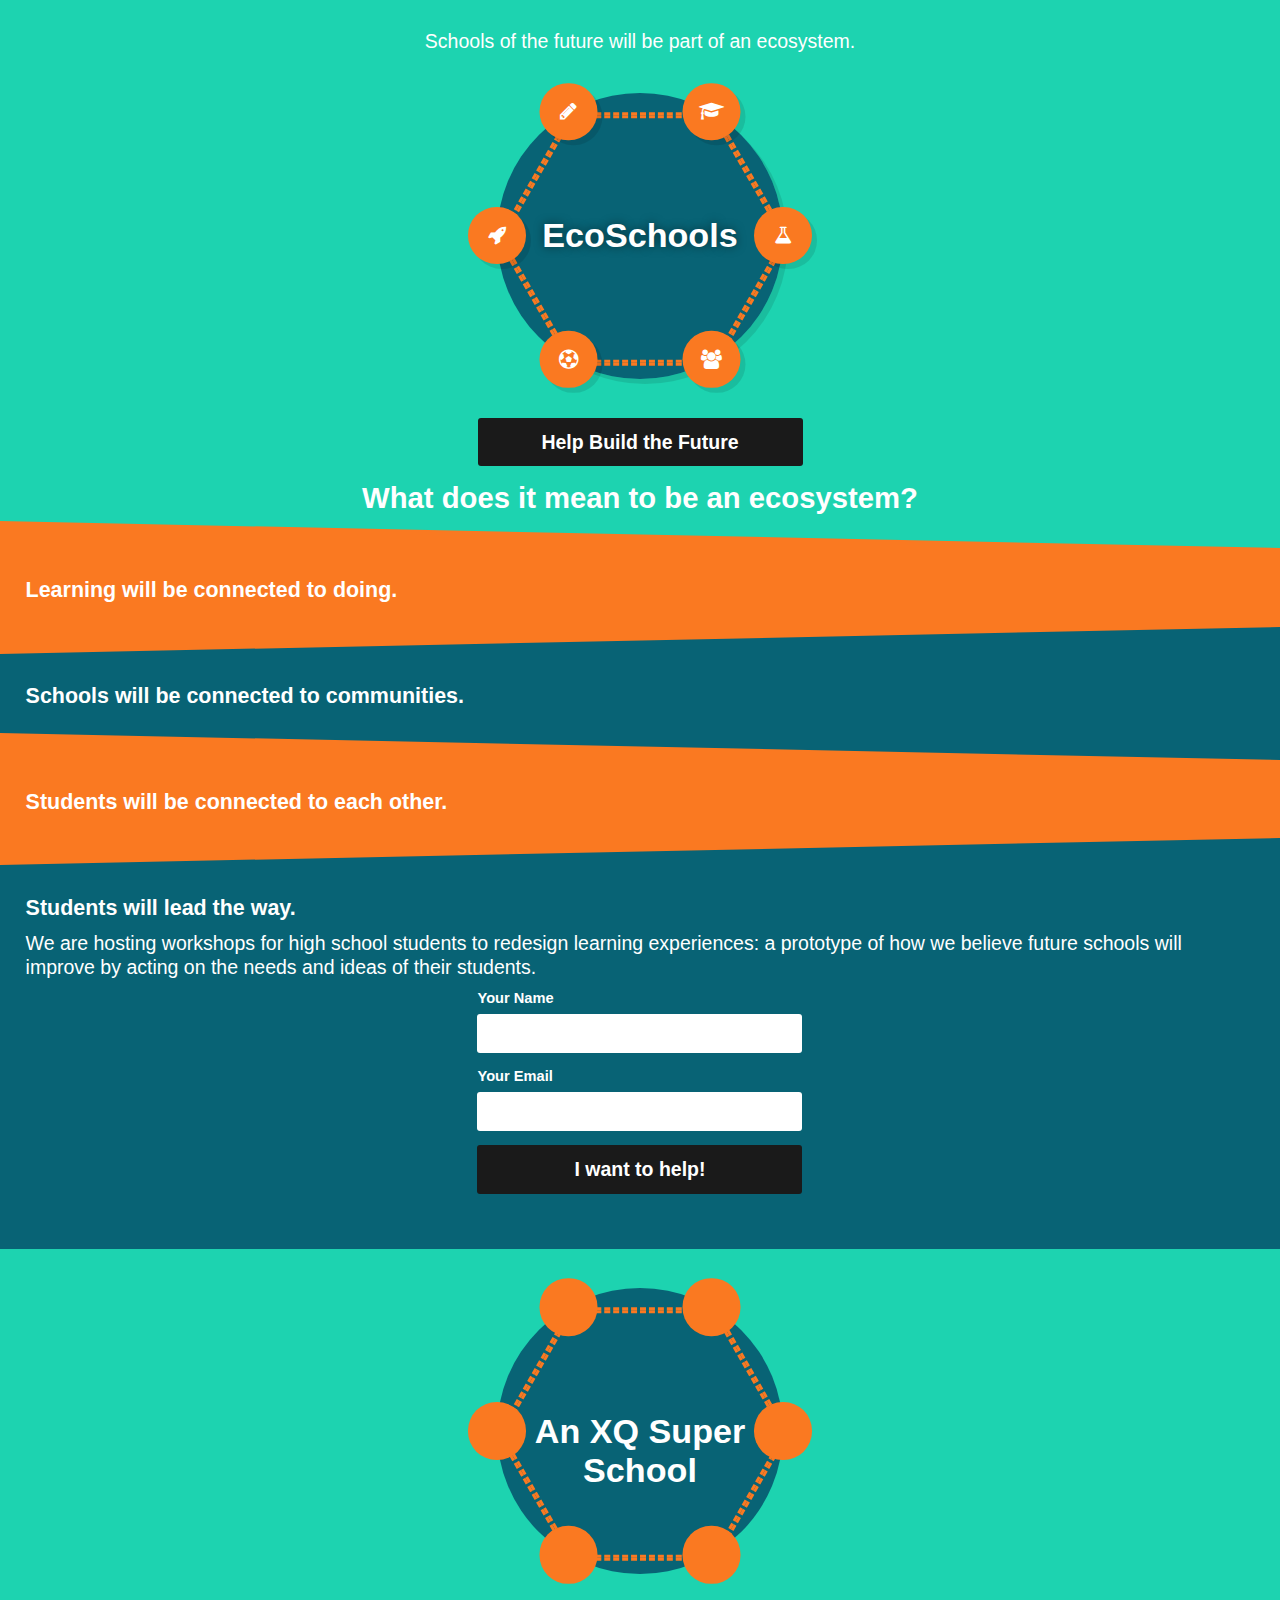
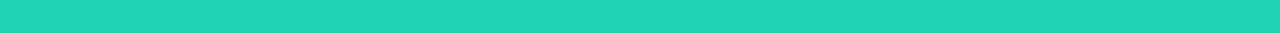
==== commit a50b69d4: "Added form validation" ====
--- a/index.html
+++ b/index.html
@@ -73,6 +73,7 @@
 					</div>
 				</div>
 			</div>
+			<a href="#contact-form"><button>Help Build the Future</button></a>
 			<h1>What does it mean to be an ecosystem?</h1>
 			<br>
 			<div class="slant-left"></div>
@@ -89,7 +90,7 @@
 				<h2>Students will be connected to each other.</h2>
 			</div>
 			<div class="slant-right"></div>
-			<div class="slant-text">
+			<div id="contact-form" class="slant-text">
 				<h2>Students will lead the way.</h2>
 				<p>We are hosting workshops for high school students to redesign learning experiences: a prototype of how we believe future schools will improve by acting on the needs and ideas of their students.</p>
 				<h4 class="form-title">Your Name</h4>
@@ -125,19 +126,21 @@
 		<script type="text/javascript">
 
 			$('.student-form').change(function(event){
-				if(name && email){
-					event.target.classList.remove('error');
-					event.target.innerText = 'I want to help!';
+				var target = document.getElementById('student-submit');
+				var name = document.getElementById('student-name').value;
+				var email = document.getElementById('student-email').value;
+				if(name && email && email.includes('@')){
+					target.classList.remove('error');
+					target.innerText = 'I want to help!';
 				}
 			})
 
 			$('#student-submit').click(function(event){
-				//console.log(event)
 				var name = document.getElementById('student-name').value;
 				var email = document.getElementById('student-email').value;
-				if(!name || !email){
+				if(!name || !email || !email.includes('@')){
 					event.target.classList.add('error');
-					event.target.innerText = 'Please add a name and email address.';
+					event.target.innerText = 'Please add name and email.';
 				}
 				else{
 					event.target.classList.remove('error');
@@ -150,7 +153,6 @@
 					//firebase.push(student);
 					event.target.classList.add('success');
 					event.target.innerText = 'Let the adventure begin!';
-					console.log(student)
 				}
 			});
 
--- a/style/main.css
+++ b/style/main.css
@@ -1 +1 @@
-h1,h2,h3,li,p,ul{font-family:sans-serif;margin:9.75px auto}h1,h2,h3{font-family:sans-serif;text-align:center;font-weight:700}h1{font-size:29.25px;line-height:34.13px}h2{font-size:21.45px;line-height:26.33px}p{font-size:19.5px;line-height:24.38px;text-align:center}ul{width:80%;margin:auto 10%}li{font-size:19.5px;line-height:24.38px;list-style:disc;margin:2.93px auto}html{background:#3c1642;font-family:sans-serif;font-size:19.5px;color:#fff;margin:0;padding:0}body{padding:0;width:100vw;margin:0 auto}div.scene{margin:0 auto;padding:19.5px 0;width:100vw}div.sky{background:#1dd3b0}div.ground{background:#affc41}div.rsvp{background:#3c1642}div.rsvp input{background:#5f2368;color:#fff;transition:all .5s ease;-webkit-transition:all .5s ease}div.rsvp input:focus{background:#fff;color:#3c1642;font-weight:700}button,input,select{outline:0;border:none}button,input{display:block;width:325px;font-size:19.5px;height:39px;line-height:39px;margin:14.63px auto;padding:4.88px;box-sizing:border-box;border-radius:3px}button{background:#1a1a1a;padding:0;height:48.75px;color:#fff;font-weight:700;transition:all .5s ease;-webkit-transition:all .5s ease}button:hover{background:#1dd3b0}button.success{background:#affc41}button.error{background:#fa7921}h4.form-title{display:block;margin:0 auto -9.75px;width:325px;text-align:left;font-size:14.63px;height:19.5px;line-height:19.5px;vertical-align:bottom}div.slant-left{margin-top:-3vh;width:0;height:0;border-top:3vh solid transparent;border-bottom:-100vw solid transparent;border-left:100vw solid #fa7921;transition:all .5s ease;-webkit-transition:all .5s ease}div.slant-left+div.slant-text{width:96vw;margin:0 auto;padding:19.5px 2vw 4.5vh;background:#fa7921}div.slant-left+div.slant-text h2,div.slant-left+div.slant-text p{text-align:left}div.slant-right{margin-top:-3vh;width:0;height:0;border-top:3vh solid transparent;border-bottom:-100vw solid transparent;border-right:100vw solid #086375;transition:all .5s ease;-webkit-transition:all .5s ease}div.slant-right+div.slant-text{width:96vw;margin:0 auto;padding:19.5px 2vw 4.5vh;background:#086375}div.slant-right+div.slant-text h2,div.slant-right+div.slant-text p{text-align:left}div.circle-wrapper{background:#086375;margin:39px auto;border-radius:50%;width:286px;height:286px;position:relative;transition:all .5s ease;-webkit-transition:all .5s ease}div.circle-wrapper .circle-element{position:absolute;top:50%;left:50%;width:57.2px;height:57.2px;margin:-28.6px}div.circle-wrapper h1.circle-element{text-align:center;width:286px;color:#fff;top:0;line-height:39px;left:0;display:inline;vertical-align:middle;margin:43.175% auto;font-size:34.13px}div.circle-wrapper div.circle-chord{position:absolute;top:50%;left:0;display:block;margin:0 auto;height:0;width:143px;border:3px dashed #fa7921}div.circle-wrapper div.chord-six div.circle-chord:nth-child(1){transform:translate(-35.75px,61.92px) rotate(60deg)}div.circle-wrapper div.chord-six div.circle-chord:nth-child(2){transform:rotate(180deg) translate(-71.5px,-123.84px)}div.circle-wrapper div.chord-six div.circle-chord:nth-child(3){transform:rotate(120deg) translate(-35.75px,-185.76px)}div.circle-wrapper div.chord-six div.circle-chord:nth-child(4){transform:rotate(60deg) translate(35.75px,-185.76px)}div.circle-wrapper div.chord-six div.circle-chord:nth-child(5){transform:rotate(180deg) translate(-71.5px,123.84px)}div.circle-wrapper div.chord-six div.circle-chord:nth-child(6){transform:rotate(120deg) translate(-35.75px,61.92px)}div.circle-wrapper div.circle-div{background:#fa7921;border-radius:50%;text-align:center;line-height:57.2px;transition:all .5s ease;-webkit-transition:all .5s ease}div.circle-wrapper div.circle-div:hover{background:#b2ff9e;color:#1dd3b0}div.circle-wrapper div.circle-six div.circle-div:nth-child(1){transform:rotate(0deg) translate(143px) rotate(0deg)}div.circle-wrapper div.circle-six div.circle-div:nth-child(2){transform:rotate(-60deg) translate(143px) rotate(60deg)}div.circle-wrapper div.circle-six div.circle-div:nth-child(3){transform:rotate(-120deg) translate(143px) rotate(120deg)}div.circle-wrapper div.circle-six div.circle-div:nth-child(4){transform:rotate(-180deg) translate(143px) rotate(180deg)}div.circle-wrapper div.circle-six div.circle-div:nth-child(5){transform:rotate(-240deg) translate(143px) rotate(240deg)}div.circle-wrapper div.circle-six div.circle-div:nth-child(6){transform:rotate(-300deg) translate(143px) rotate(300deg)}div#earth{background:url(img/earth-long-double.png) repeat-x;background-size:auto 100%;animation:spinGlobe 10s linear infinite;-webkit-animation:spinGlobe 10s linear infinite;box-shadow:5px 5px 0 rgba(0,0,0,.1);transition:all .5s ease;-webkit-transition:all .5s ease}@-webkit-keyframes spinGlobe{from{background-position:right top}to{background-position:left top}}div#earth h1.circle-element{text-shadow:0 0 10px rgba(0,0,0,.5)}div#earth div.circle-div{cursor:pointer;box-shadow:5px 5px 0 rgba(0,0,0,.1)}div#earth div.circle-div span{opacity:0;color:#fff;position:absolute;background:#086375;height:26px;width:156px;line-height:26px;padding:6.5px;margin-left:-74.75px;margin-top:-26px;font-family:sans-serif;box-shadow:5px 5px 0 rgba(0,0,0,.1);transition:all .5s ease;-webkit-transition:all .5s ease}div#earth div.circle-div span div.arrow-down{width:0;height:0;border-left:13px solid transparent;border-right:13px solid transparent;border-top:13px solid #086375;margin:auto}div#earth div.circle-div:hover span{opacity:.85}div#earth div.chord-six div.circle-chord{animation:wipeChord 5s linear infinite;-webkit-animation:wipeChord 5s linear infinite}@-webkit-keyframes wipeChord{0%{border-color:#fa7921}50%{border-color:#1dd3b0}100%{border-color:#fa7921}}::-webkit-scrollbar{width:10px;height:10px;background:#affc41;z-index:50;position:absolute;display:none}::-webkit-scrollbar-button{background:#affc41}::-webkit-scrollbar-track{background:#affc41}::-webkit-scrollbar-track-piece{background:#affc41}::-webkit-scrollbar-thumb{background:#fff;position:absolute;margin-left:-10px}::-webkit-scrollbar-corner{width:10px;height:10px;background:#affc41}::-webkit-resizer{background:#affc41}+h1,h2,h3,li,p,ul{font-family:sans-serif;margin:9.75px auto}h1,h2,h3{font-family:sans-serif;text-align:center;font-weight:700}h1{font-size:29.25px;line-height:34.13px}h2{font-size:21.45px;line-height:26.33px}p{font-size:19.5px;line-height:24.38px;text-align:center}ul{width:80%;margin:auto 10%}li{font-size:19.5px;line-height:24.38px;list-style:disc;margin:2.93px auto}a{text-decoration:none}html{background:#3c1642;font-family:sans-serif;font-size:19.5px;color:#fff;margin:0;padding:0}body{padding:0;width:100vw;margin:0 auto}div.scene{margin:0 auto;padding:19.5px 0;width:100vw}div.sky{background:#1dd3b0}div.ground{background:#affc41}div.rsvp{background:#3c1642}div.rsvp input{background:#5f2368;color:#fff;transition:all .5s ease;-webkit-transition:all .5s ease}div.rsvp input:focus{background:#fff;color:#3c1642;font-weight:700}button,input,select{outline:0;border:none}button,input{display:block;width:325px;font-size:19.5px;height:39px;line-height:39px;margin:14.63px auto;padding:4.88px;box-sizing:border-box;border-radius:3px}input{color:#1a1a1a}button{background:#1a1a1a;padding:0;height:48.75px;color:#fff;font-weight:700;transition:all .5s ease;-webkit-transition:all .5s ease}button:hover{background:#1dd3b0}button.success{background:#affc41}button.error{background:#fa7921}h4.form-title{display:block;margin:0 auto -9.75px;width:325px;text-align:left;font-size:14.63px;height:19.5px;line-height:19.5px;vertical-align:bottom}div.slant-left{margin-top:-3vh;width:0;height:0;border-top:3vh solid transparent;border-bottom:-100vw solid transparent;border-left:100vw solid #fa7921;transition:all .5s ease;-webkit-transition:all .5s ease}div.slant-left+div.slant-text{width:96vw;margin:0 auto;padding:19.5px 2vw 4.5vh;background:#fa7921}div.slant-left+div.slant-text h2,div.slant-left+div.slant-text p{text-align:left}div.slant-right{margin-top:-3vh;width:0;height:0;border-top:3vh solid transparent;border-bottom:-100vw solid transparent;border-right:100vw solid #086375;transition:all .5s ease;-webkit-transition:all .5s ease}div.slant-right+div.slant-text{width:96vw;margin:0 auto;padding:19.5px 2vw 4.5vh;background:#086375}div.slant-right+div.slant-text h2,div.slant-right+div.slant-text p{text-align:left}div.circle-wrapper{background:#086375;margin:39px auto;border-radius:50%;width:286px;height:286px;position:relative;transition:all .5s ease;-webkit-transition:all .5s ease}div.circle-wrapper .circle-element{position:absolute;top:50%;left:50%;width:57.2px;height:57.2px;margin:-28.6px}div.circle-wrapper h1.circle-element{text-align:center;width:286px;color:#fff;top:0;line-height:39px;left:0;display:inline;vertical-align:middle;margin:43.175% auto;font-size:34.13px}div.circle-wrapper div.circle-chord{position:absolute;top:50%;left:0;display:block;margin:0 auto;height:0;width:143px;border:3px dashed #fa7921}div.circle-wrapper div.chord-six div.circle-chord:nth-child(1){transform:translate(-35.75px,61.92px) rotate(60deg)}div.circle-wrapper div.chord-six div.circle-chord:nth-child(2){transform:rotate(180deg) translate(-71.5px,-123.84px)}div.circle-wrapper div.chord-six div.circle-chord:nth-child(3){transform:rotate(120deg) translate(-35.75px,-185.76px)}div.circle-wrapper div.chord-six div.circle-chord:nth-child(4){transform:rotate(60deg) translate(35.75px,-185.76px)}div.circle-wrapper div.chord-six div.circle-chord:nth-child(5){transform:rotate(180deg) translate(-71.5px,123.84px)}div.circle-wrapper div.chord-six div.circle-chord:nth-child(6){transform:rotate(120deg) translate(-35.75px,61.92px)}div.circle-wrapper div.circle-div{background:#fa7921;border-radius:50%;text-align:center;line-height:57.2px;transition:all .5s ease;-webkit-transition:all .5s ease}div.circle-wrapper div.circle-div:hover{background:#b2ff9e;color:#1dd3b0}div.circle-wrapper div.circle-six div.circle-div:nth-child(1){transform:rotate(0deg) translate(143px) rotate(0deg)}div.circle-wrapper div.circle-six div.circle-div:nth-child(2){transform:rotate(-60deg) translate(143px) rotate(60deg)}div.circle-wrapper div.circle-six div.circle-div:nth-child(3){transform:rotate(-120deg) translate(143px) rotate(120deg)}div.circle-wrapper div.circle-six div.circle-div:nth-child(4){transform:rotate(-180deg) translate(143px) rotate(180deg)}div.circle-wrapper div.circle-six div.circle-div:nth-child(5){transform:rotate(-240deg) translate(143px) rotate(240deg)}div.circle-wrapper div.circle-six div.circle-div:nth-child(6){transform:rotate(-300deg) translate(143px) rotate(300deg)}div#earth{background:url(img/earth-long-double.png) repeat-x;background-size:auto 100%;animation:spinGlobe 10s linear infinite;-webkit-animation:spinGlobe 10s linear infinite;box-shadow:5px 5px 0 rgba(0,0,0,.1);transition:all .5s ease;-webkit-transition:all .5s ease}@-webkit-keyframes spinGlobe{from{background-position:right top}to{background-position:left top}}div#earth h1.circle-element{text-shadow:0 0 10px rgba(0,0,0,.5)}div#earth div.circle-div{cursor:pointer;box-shadow:5px 5px 0 rgba(0,0,0,.1)}div#earth div.circle-div span{opacity:0;color:#fff;position:absolute;background:#086375;height:26px;width:156px;line-height:26px;padding:6.5px;margin-left:-74.75px;margin-top:-26px;font-family:sans-serif;box-shadow:5px 5px 0 rgba(0,0,0,.1);transition:all .5s ease;-webkit-transition:all .5s ease}div#earth div.circle-div span div.arrow-down{width:0;height:0;border-left:13px solid transparent;border-right:13px solid transparent;border-top:13px solid #086375;margin:auto}div#earth div.circle-div:hover span{opacity:.85}div#earth div.chord-six div.circle-chord{animation:wipeChord 5s linear infinite;-webkit-animation:wipeChord 5s linear infinite}@-webkit-keyframes wipeChord{0%{border-color:#fa7921}50%{border-color:#1dd3b0}100%{border-color:#fa7921}}::-webkit-scrollbar{width:10px;height:10px;background:#affc41;z-index:50;position:absolute;display:none}::-webkit-scrollbar-button{background:#affc41}::-webkit-scrollbar-track{background:#affc41}::-webkit-scrollbar-track-piece{background:#affc41}::-webkit-scrollbar-thumb{background:#fff;position:absolute;margin-left:-10px}::-webkit-scrollbar-corner{width:10px;height:10px;background:#affc41}::-webkit-resizer{background:#affc41}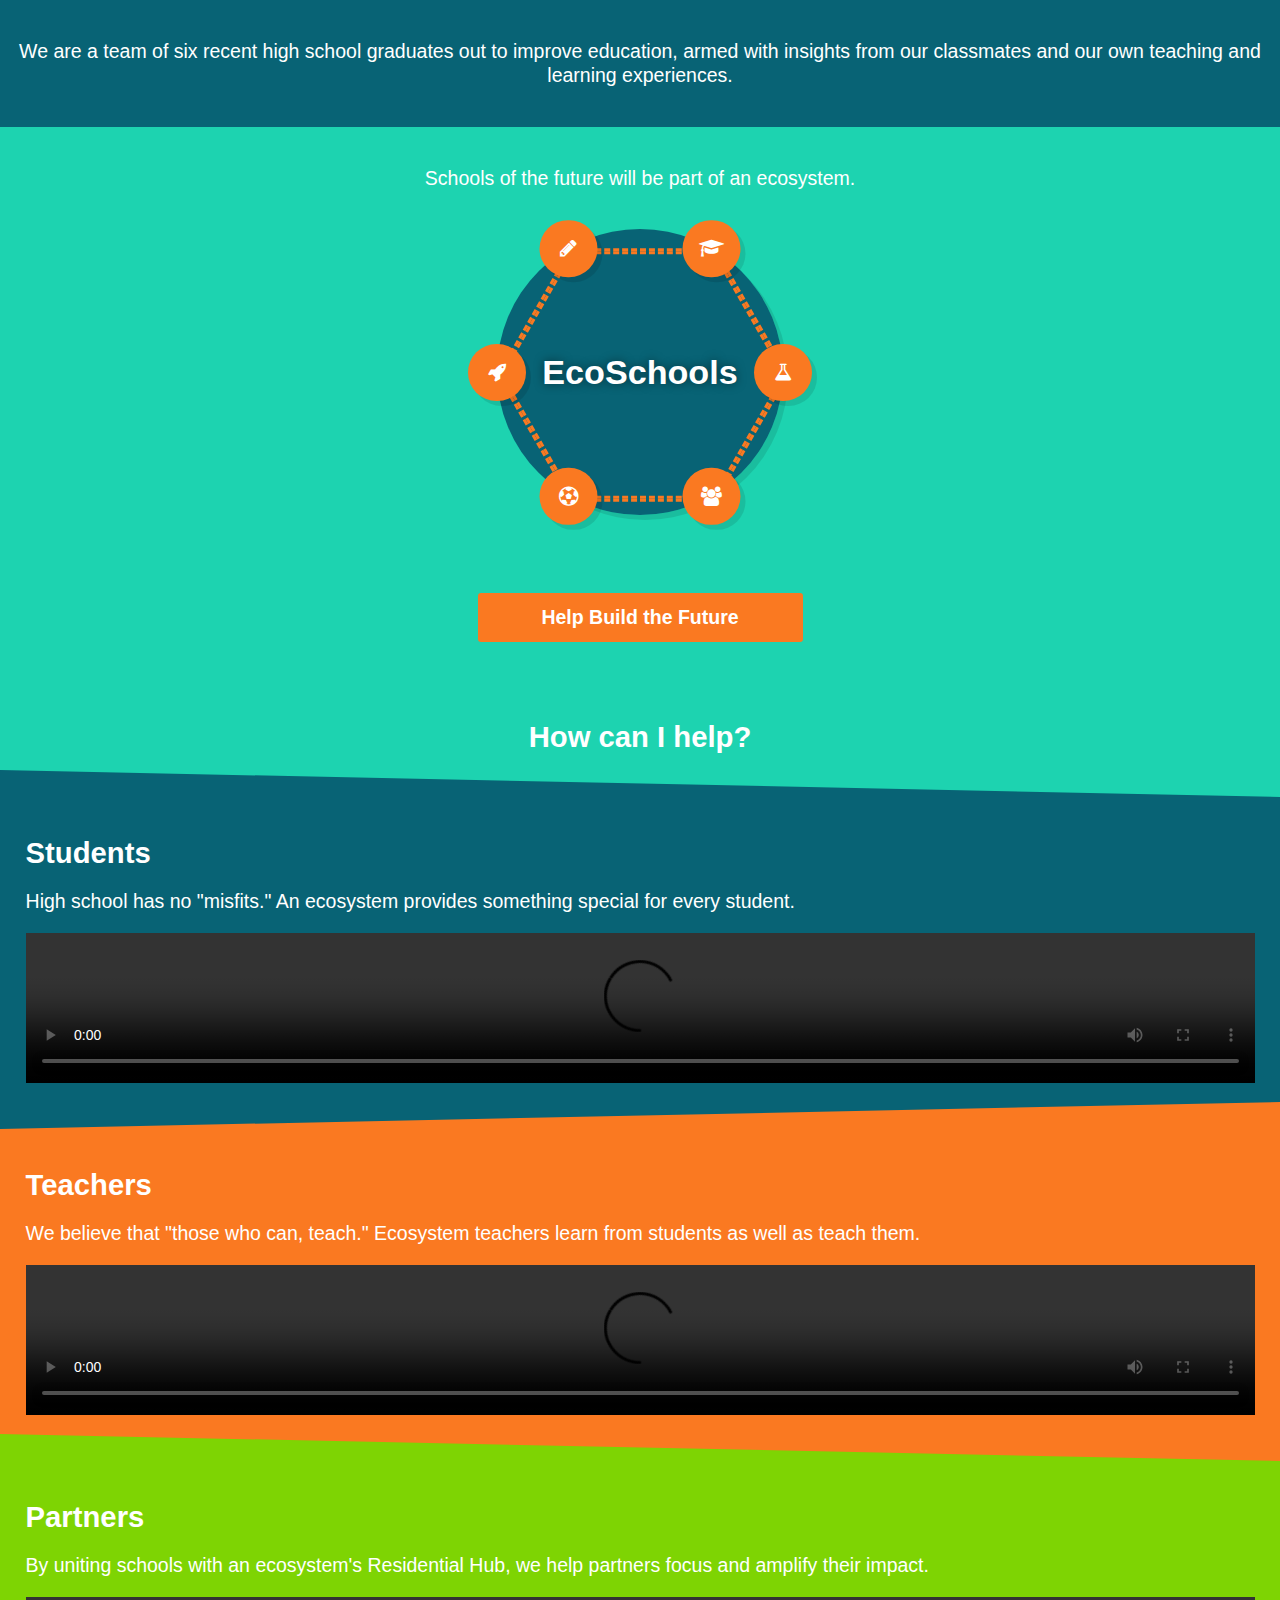
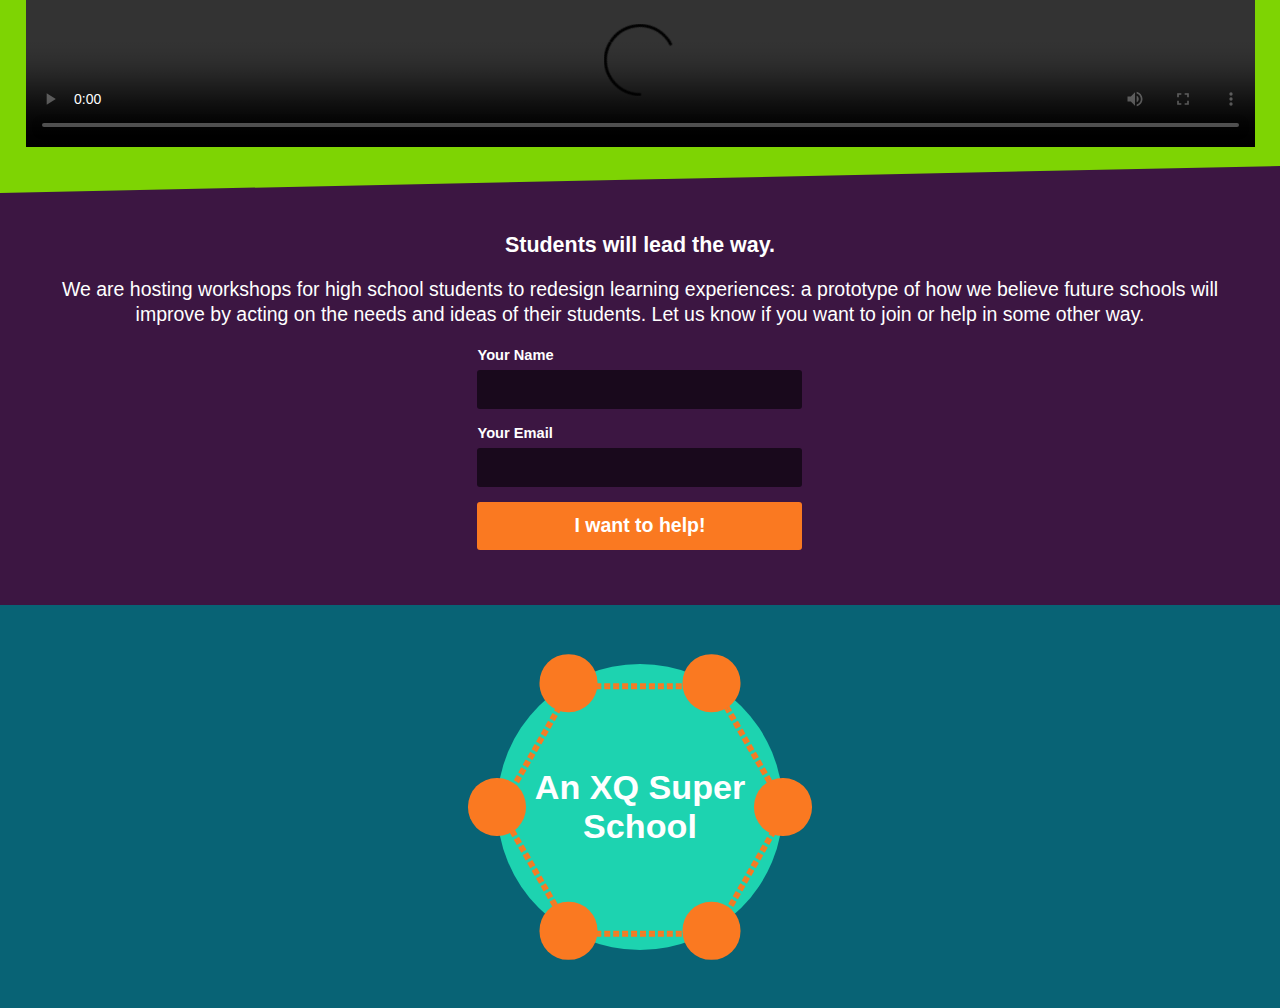
==== commit df48d04d: "Add videos" ====
--- a/index.html
+++ b/index.html
@@ -20,6 +20,9 @@
 
 	<body>
 
+		<div class="scene ground">
+			<p>We are a team of six recent high school graduates out to improve education, armed with insights from our classmates and our own teaching and learning experiences.</p>
+		</div>
 		<div class="scene sky">
 			<p>Schools of the future will be part of an ecosystem.</p>
 			<div class="circle-wrapper" id="earth">
@@ -73,33 +76,51 @@
 					</div>
 				</div>
 			</div>
-			<a href="#contact-form"><button>Help Build the Future</button></a>
-			<h1>What does it mean to be an ecosystem?</h1>
+			<a href="#contact-form"><button id="landing-button">Help Build the Future</button></a>
+			<h1>How can I help?</h1>
 			<br>
-			<div class="slant-left"></div>
-			<div class="slant-text">
-				<h2>Learning will be connected to doing.</h2>
-				<p></p>
+			<div id="slants-space">
+				<div class="slant slant-left"></div>
+				<div class="slant-text">
+					<h1>Students</h1>
+					<p>High school has no "misfits." An ecosystem provides something special for every student.</p>
+					<video controls>
+						<source src="https://reberhardt.com/xq/Students.mp4" type="video/mp4"></source>
+						Unfortunately, your browser does not support video. <a href="https://reberhardt.com/xq/Students.mp4">Try this.</a>
+					</video>
+				</div>
+				<div class="slant slant-right"></div>
+				<div class="slant-text">
+					<h1>Teachers</h1>
+					<p>We believe that "those who can, teach." Ecosystem teachers learn from students as well as teach them.</p>
+					<video controls>
+						<source src="https://reberhardt.com/xq/Teachers.mp4" type="video/mp4"></source>
+						Unfortunately, your browser does not support video. <a href="https://reberhardt.com/xq/Teachers.mp4">Try this.</a>
+					</video>
+				</div>
+				<div class="slant slant-left"></div>
+				<div class="slant-text">
+					<h1>Partners</h1>
+					<p>By uniting schools with an ecosystem's Residential Hub, we help partners focus and amplify their impact.</p>
+					<video controls>
+						<source src="https://reberhardt.com/xq/Partners.mp4" type="video/mp4"></source>
+						Unfortunately, your browser does not support video. <a href="https://reberhardt.com/xq/Partners.mp4">Try this.</a>
+					</video>
+				</div>
+				<div id="contact-form" class="slant slant-right"></div>
+				<div class="slant-text">
+					<h2 class="center-text">Students will lead the way.</h2>
+					<p class="center-text">We are hosting workshops for high school students to redesign learning experiences: a prototype of how we believe future schools will improve by acting on the needs and ideas of their students. Let us know if you want to join or help in some other way.</p>
+					<h4 class="form-title">Your Name</h4>
+					<input id="student-name" class="student-form" type="text">
+					<h4 class="form-title">Your Email</h4>
+					<input id="student-email" class="student-form" type="text">
+					<button id="student-submit">I want to help!</button>
+				</div>
 			</div>
-			<div class="slant-right"></div>
-			<div class="slant-text">
-				<h2>Schools will be connected to communities.</h2>
-			</div>
-			<div class="slant-left"></div>
-			<div class="slant-text">
-				<h2>Students will be connected to each other.</h2>
-			</div>
-			<div class="slant-right"></div>
-			<div id="contact-form" class="slant-text">
-				<h2>Students will lead the way.</h2>
-				<p>We are hosting workshops for high school students to redesign learning experiences: a prototype of how we believe future schools will improve by acting on the needs and ideas of their students.</p>
-				<h4 class="form-title">Your Name</h4>
-				<input id="student-name" class="student-form" type="text">
-				<h4 class="form-title">Your Email</h4>
-				<input id="student-email" class="student-form" type="text">
-				<button id="student-submit">I want to help!</button>
-			</div>
-			<div class="circle-wrapper">
+		</div>
+		<div class="scene ground">
+			<div id="xq-circle" class="circle-wrapper">
 				<div class="circle">
 					<h1 class="circle-element">An XQ Super School</h1>
 					<div class="chord-six">
@@ -124,6 +145,13 @@
 
 
 		<script type="text/javascript">
+
+			$('a').click(function(){
+				$('html, body').animate({
+					scrollTop: $( $.attr(this, 'href') ).offset().top
+				}, 500);
+				return false;
+			});
 
 			$('.student-form').change(function(event){
 				var target = document.getElementById('student-submit');
@@ -150,7 +178,7 @@
 						email: email
 					}
 					var firebase = new Firebase('https://ecoschools.firebaseio.com/students/');
-					//firebase.push(student);
+					firebase.push(student);
 					event.target.classList.add('success');
 					event.target.innerText = 'Let the adventure begin!';
 				}
--- a/style/main.css
+++ b/style/main.css
@@ -1 +1 @@
-h1,h2,h3,li,p,ul{font-family:sans-serif;margin:9.75px auto}h1,h2,h3{font-family:sans-serif;text-align:center;font-weight:700}h1{font-size:29.25px;line-height:34.13px}h2{font-size:21.45px;line-height:26.33px}p{font-size:19.5px;line-height:24.38px;text-align:center}ul{width:80%;margin:auto 10%}li{font-size:19.5px;line-height:24.38px;list-style:disc;margin:2.93px auto}a{text-decoration:none}html{background:#3c1642;font-family:sans-serif;font-size:19.5px;color:#fff;margin:0;padding:0}body{padding:0;width:100vw;margin:0 auto}div.scene{margin:0 auto;padding:19.5px 0;width:100vw}div.sky{background:#1dd3b0}div.ground{background:#affc41}div.rsvp{background:#3c1642}div.rsvp input{background:#5f2368;color:#fff;transition:all .5s ease;-webkit-transition:all .5s ease}div.rsvp input:focus{background:#fff;color:#3c1642;font-weight:700}button,input,select{outline:0;border:none}button,input{display:block;width:325px;font-size:19.5px;height:39px;line-height:39px;margin:14.63px auto;padding:4.88px;box-sizing:border-box;border-radius:3px}input{color:#1a1a1a}button{background:#1a1a1a;padding:0;height:48.75px;color:#fff;font-weight:700;transition:all .5s ease;-webkit-transition:all .5s ease}button:hover{background:#1dd3b0}button.success{background:#affc41}button.error{background:#fa7921}h4.form-title{display:block;margin:0 auto -9.75px;width:325px;text-align:left;font-size:14.63px;height:19.5px;line-height:19.5px;vertical-align:bottom}div.slant-left{margin-top:-3vh;width:0;height:0;border-top:3vh solid transparent;border-bottom:-100vw solid transparent;border-left:100vw solid #fa7921;transition:all .5s ease;-webkit-transition:all .5s ease}div.slant-left+div.slant-text{width:96vw;margin:0 auto;padding:19.5px 2vw 4.5vh;background:#fa7921}div.slant-left+div.slant-text h2,div.slant-left+div.slant-text p{text-align:left}div.slant-right{margin-top:-3vh;width:0;height:0;border-top:3vh solid transparent;border-bottom:-100vw solid transparent;border-right:100vw solid #086375;transition:all .5s ease;-webkit-transition:all .5s ease}div.slant-right+div.slant-text{width:96vw;margin:0 auto;padding:19.5px 2vw 4.5vh;background:#086375}div.slant-right+div.slant-text h2,div.slant-right+div.slant-text p{text-align:left}div.circle-wrapper{background:#086375;margin:39px auto;border-radius:50%;width:286px;height:286px;position:relative;transition:all .5s ease;-webkit-transition:all .5s ease}div.circle-wrapper .circle-element{position:absolute;top:50%;left:50%;width:57.2px;height:57.2px;margin:-28.6px}div.circle-wrapper h1.circle-element{text-align:center;width:286px;color:#fff;top:0;line-height:39px;left:0;display:inline;vertical-align:middle;margin:43.175% auto;font-size:34.13px}div.circle-wrapper div.circle-chord{position:absolute;top:50%;left:0;display:block;margin:0 auto;height:0;width:143px;border:3px dashed #fa7921}div.circle-wrapper div.chord-six div.circle-chord:nth-child(1){transform:translate(-35.75px,61.92px) rotate(60deg)}div.circle-wrapper div.chord-six div.circle-chord:nth-child(2){transform:rotate(180deg) translate(-71.5px,-123.84px)}div.circle-wrapper div.chord-six div.circle-chord:nth-child(3){transform:rotate(120deg) translate(-35.75px,-185.76px)}div.circle-wrapper div.chord-six div.circle-chord:nth-child(4){transform:rotate(60deg) translate(35.75px,-185.76px)}div.circle-wrapper div.chord-six div.circle-chord:nth-child(5){transform:rotate(180deg) translate(-71.5px,123.84px)}div.circle-wrapper div.chord-six div.circle-chord:nth-child(6){transform:rotate(120deg) translate(-35.75px,61.92px)}div.circle-wrapper div.circle-div{background:#fa7921;border-radius:50%;text-align:center;line-height:57.2px;transition:all .5s ease;-webkit-transition:all .5s ease}div.circle-wrapper div.circle-div:hover{background:#b2ff9e;color:#1dd3b0}div.circle-wrapper div.circle-six div.circle-div:nth-child(1){transform:rotate(0deg) translate(143px) rotate(0deg)}div.circle-wrapper div.circle-six div.circle-div:nth-child(2){transform:rotate(-60deg) translate(143px) rotate(60deg)}div.circle-wrapper div.circle-six div.circle-div:nth-child(3){transform:rotate(-120deg) translate(143px) rotate(120deg)}div.circle-wrapper div.circle-six div.circle-div:nth-child(4){transform:rotate(-180deg) translate(143px) rotate(180deg)}div.circle-wrapper div.circle-six div.circle-div:nth-child(5){transform:rotate(-240deg) translate(143px) rotate(240deg)}div.circle-wrapper div.circle-six div.circle-div:nth-child(6){transform:rotate(-300deg) translate(143px) rotate(300deg)}div#earth{background:url(img/earth-long-double.png) repeat-x;background-size:auto 100%;animation:spinGlobe 10s linear infinite;-webkit-animation:spinGlobe 10s linear infinite;box-shadow:5px 5px 0 rgba(0,0,0,.1);transition:all .5s ease;-webkit-transition:all .5s ease}@-webkit-keyframes spinGlobe{from{background-position:right top}to{background-position:left top}}div#earth h1.circle-element{text-shadow:0 0 10px rgba(0,0,0,.5)}div#earth div.circle-div{cursor:pointer;box-shadow:5px 5px 0 rgba(0,0,0,.1)}div#earth div.circle-div span{opacity:0;color:#fff;position:absolute;background:#086375;height:26px;width:156px;line-height:26px;padding:6.5px;margin-left:-74.75px;margin-top:-26px;font-family:sans-serif;box-shadow:5px 5px 0 rgba(0,0,0,.1);transition:all .5s ease;-webkit-transition:all .5s ease}div#earth div.circle-div span div.arrow-down{width:0;height:0;border-left:13px solid transparent;border-right:13px solid transparent;border-top:13px solid #086375;margin:auto}div#earth div.circle-div:hover span{opacity:.85}div#earth div.chord-six div.circle-chord{animation:wipeChord 5s linear infinite;-webkit-animation:wipeChord 5s linear infinite}@-webkit-keyframes wipeChord{0%{border-color:#fa7921}50%{border-color:#1dd3b0}100%{border-color:#fa7921}}::-webkit-scrollbar{width:10px;height:10px;background:#affc41;z-index:50;position:absolute;display:none}::-webkit-scrollbar-button{background:#affc41}::-webkit-scrollbar-track{background:#affc41}::-webkit-scrollbar-track-piece{background:#affc41}::-webkit-scrollbar-thumb{background:#fff;position:absolute;margin-left:-10px}::-webkit-scrollbar-corner{width:10px;height:10px;background:#affc41}::-webkit-resizer{background:#affc41}+h1,h2,h3,li,p,ul{font-family:sans-serif;margin:19.5px auto}h1,h2,h3{font-family:sans-serif;text-align:center;font-weight:700}h1{font-size:29.25px;line-height:34.13px}h2{font-size:21.45px;line-height:26.33px}p{font-size:19.5px;line-height:24.38px;text-align:center}ul{width:80%;margin:auto 10%}li{font-size:19.5px;line-height:24.38px;list-style:disc;margin:2.93px auto}a{text-decoration:none}html{background:#3c1642;font-family:sans-serif;font-size:19.5px;color:#fff;margin:0;padding:0}body{padding:0;width:100vw;margin:0 auto}div.scene{margin:0 auto;padding:19.5px 0;width:100vw}div.sky{background:#1dd3b0;padding-bottom:0}div.ground{background:#086375}div.rsvp{background:#3c1642}div.rsvp input{background:#5f2368;color:#fff;transition:all .5s ease;-webkit-transition:all .5s ease}div.rsvp input:focus{background:#fff;color:#3c1642;font-weight:700}.center-text{text-align:center!important}button#landing-button,button#student-submit{background:#fa7921}button#landing-button:hover,button#student-submit:hover{background:#086375}button#landing-button{margin:78px auto}input.student-form{background:#19091c;color:#fff}input.student-form:focus{background:#5f2368}button,input,select{outline:0;border:none}button,input{display:block;width:325px;font-size:19.5px;height:39px;line-height:39px;margin:14.63px auto;padding:4.88px;box-sizing:border-box;border-radius:3px;transition:all .5s ease;-webkit-transition:all .5s ease}input{color:#1a1a1a}button{background:#1a1a1a;padding:0;height:48.75px;color:#fff;font-weight:700}button:hover{background:#1dd3b0}button.success{background:#7ed403}button.error{background:#1a1a1a}h4.form-title{display:block;margin:0 auto -9.75px;width:325px;text-align:left;font-size:14.63px;height:19.5px;line-height:19.5px;vertical-align:bottom}div#slants-space div.slant:nth-of-type(1){margin-top:-3vh;width:0;height:0;border-top:3vh solid transparent;border-bottom:-100vw solid transparent;border-left:100vw solid #086375;transition:all .5s ease;-webkit-transition:all .5s ease}div#slants-space div.slant:nth-of-type(1)+div.slant-text{width:96vw;margin:0 auto;padding:19.5px 2vw 4.5vh;background:#086375}div#slants-space div.slant:nth-of-type(1)+div.slant-text h1,div#slants-space div.slant:nth-of-type(1)+div.slant-text h2,div#slants-space div.slant:nth-of-type(1)+div.slant-text p{text-align:left}div#slants-space div.slant:nth-of-type(1)+div.slant-text video{width:100%}div#slants-space div.slant:nth-of-type(3){margin-top:-3vh;width:0;height:0;border-top:3vh solid transparent;border-bottom:-100vw solid transparent;border-right:100vw solid #fa7921;transition:all .5s ease;-webkit-transition:all .5s ease}div#slants-space div.slant:nth-of-type(3)+div.slant-text{width:96vw;margin:0 auto;padding:19.5px 2vw 4.5vh;background:#fa7921}div#slants-space div.slant:nth-of-type(3)+div.slant-text h1,div#slants-space div.slant:nth-of-type(3)+div.slant-text h2,div#slants-space div.slant:nth-of-type(3)+div.slant-text p{text-align:left}div#slants-space div.slant:nth-of-type(3)+div.slant-text video{width:100%}div#slants-space div.slant:nth-of-type(5){margin-top:-3vh;width:0;height:0;border-top:3vh solid transparent;border-bottom:-100vw solid transparent;border-left:100vw solid #7ed403;transition:all .5s ease;-webkit-transition:all .5s ease}div#slants-space div.slant:nth-of-type(5)+div.slant-text{width:96vw;margin:0 auto;padding:19.5px 2vw 4.5vh;background:#7ed403}div#slants-space div.slant:nth-of-type(5)+div.slant-text h1,div#slants-space div.slant:nth-of-type(5)+div.slant-text h2,div#slants-space div.slant:nth-of-type(5)+div.slant-text p{text-align:left}div#slants-space div.slant:nth-of-type(5)+div.slant-text video{width:100%}div#slants-space div.slant:nth-of-type(7){margin-top:-3vh;width:0;height:0;border-top:3vh solid transparent;border-bottom:-100vw solid transparent;border-right:100vw solid #3c1642;transition:all .5s ease;-webkit-transition:all .5s ease}div#slants-space div.slant:nth-of-type(7)+div.slant-text{width:96vw;margin:0 auto;padding:19.5px 2vw 4.5vh;background:#3c1642}div#slants-space div.slant:nth-of-type(7)+div.slant-text h1,div#slants-space div.slant:nth-of-type(7)+div.slant-text h2,div#slants-space div.slant:nth-of-type(7)+div.slant-text p{text-align:left}div#slants-space div.slant:nth-of-type(7)+div.slant-text video{width:100%}div.circle-wrapper{background:#086375;margin:39px auto;border-radius:50%;width:286px;height:286px;position:relative;transition:all .5s ease;-webkit-transition:all .5s ease}div.circle-wrapper .circle-element{position:absolute;top:50%;left:50%;width:57.2px;height:57.2px;margin:-28.6px}div.circle-wrapper h1.circle-element{text-align:center;width:286px;color:#fff;top:0;line-height:39px;left:0;display:inline;vertical-align:middle;margin:43.175% auto;font-size:34.13px}div.circle-wrapper div.circle-chord{position:absolute;top:50%;left:0;display:block;margin:0 auto;height:0;width:143px;border:3px dashed #fa7921}div.circle-wrapper div.chord-six div.circle-chord:nth-child(1){-webkit-transform:translate(-35.75px,61.92px) rotate(60deg);-moz-transform:translate(-35.75px,61.92px) rotate(60deg);-ms-transform:translate(-35.75px,61.92px) rotate(60deg);-o-transform:translate(-35.75px,61.92px) rotate(60deg);transform:translate(-35.75px,61.92px) rotate(60deg)}div.circle-wrapper div.chord-six div.circle-chord:nth-child(2){-webkit-transform:rotate(180deg) translate(-71.5px,-123.84px);-moz-transform:rotate(180deg) translate(-71.5px,-123.84px);-ms-transform:rotate(180deg) translate(-71.5px,-123.84px);-o-transform:rotate(180deg) translate(-71.5px,-123.84px);transform:rotate(180deg) translate(-71.5px,-123.84px)}div.circle-wrapper div.chord-six div.circle-chord:nth-child(3){-webkit-transform:rotate(120deg) translate(-35.75px,-185.76px);-moz-transform:rotate(120deg) translate(-35.75px,-185.76px);-ms-transform:rotate(120deg) translate(-35.75px,-185.76px);-o-transform:rotate(120deg) translate(-35.75px,-185.76px);transform:rotate(120deg) translate(-35.75px,-185.76px)}div.circle-wrapper div.chord-six div.circle-chord:nth-child(4){-webkit-transform:rotate(60deg) translate(35.75px,-185.76px);-moz-transform:rotate(60deg) translate(35.75px,-185.76px);-ms-transform:rotate(60deg) translate(35.75px,-185.76px);-o-transform:rotate(60deg) translate(35.75px,-185.76px);transform:rotate(60deg) translate(35.75px,-185.76px)}div.circle-wrapper div.chord-six div.circle-chord:nth-child(5){-webkit-transform:rotate(180deg) translate(-71.5px,123.84px);-moz-transform:rotate(180deg) translate(-71.5px,123.84px);-ms-transform:rotate(180deg) translate(-71.5px,123.84px);-o-transform:rotate(180deg) translate(-71.5px,123.84px);transform:rotate(180deg) translate(-71.5px,123.84px)}div.circle-wrapper div.chord-six div.circle-chord:nth-child(6){-webkit-transform:rotate(120deg) translate(-35.75px,61.92px);-moz-transform:rotate(120deg) translate(-35.75px,61.92px);-ms-transform:rotate(120deg) translate(-35.75px,61.92px);-o-transform:rotate(120deg) translate(-35.75px,61.92px);transform:rotate(120deg) translate(-35.75px,61.92px)}div.circle-wrapper div.circle-div{background:#fa7921;border-radius:50%;text-align:center;line-height:57.2px;transition:all .5s ease;-webkit-transition:all .5s ease}div.circle-wrapper div.circle-div:hover{background:#b2ff9e;color:#1dd3b0}div.circle-wrapper div.circle-six div.circle-div:nth-child(1){-webkit-transform:rotate(0deg) translate(143px) rotate(0deg);-moz-transform:rotate(0deg) translate(143px) rotate(0deg);-ms-transform:rotate(0deg) translate(143px) rotate(0deg);-o-transform:rotate(0deg) translate(143px) rotate(0deg);transform:rotate(0deg) translate(143px) rotate(0deg)}div.circle-wrapper div.circle-six div.circle-div:nth-child(2){-webkit-transform:rotate(-60deg) translate(143px) rotate(60deg);-moz-transform:rotate(-60deg) translate(143px) rotate(60deg);-ms-transform:rotate(-60deg) translate(143px) rotate(60deg);-o-transform:rotate(-60deg) translate(143px) rotate(60deg);transform:rotate(-60deg) translate(143px) rotate(60deg)}div.circle-wrapper div.circle-six div.circle-div:nth-child(3){-webkit-transform:rotate(-120deg) translate(143px) rotate(120deg);-moz-transform:rotate(-120deg) translate(143px) rotate(120deg);-ms-transform:rotate(-120deg) translate(143px) rotate(120deg);-o-transform:rotate(-120deg) translate(143px) rotate(120deg);transform:rotate(-120deg) translate(143px) rotate(120deg)}div.circle-wrapper div.circle-six div.circle-div:nth-child(4){-webkit-transform:rotate(-180deg) translate(143px) rotate(180deg);-moz-transform:rotate(-180deg) translate(143px) rotate(180deg);-ms-transform:rotate(-180deg) translate(143px) rotate(180deg);-o-transform:rotate(-180deg) translate(143px) rotate(180deg);transform:rotate(-180deg) translate(143px) rotate(180deg)}div.circle-wrapper div.circle-six div.circle-div:nth-child(5){-webkit-transform:rotate(-240deg) translate(143px) rotate(240deg);-moz-transform:rotate(-240deg) translate(143px) rotate(240deg);-ms-transform:rotate(-240deg) translate(143px) rotate(240deg);-o-transform:rotate(-240deg) translate(143px) rotate(240deg);transform:rotate(-240deg) translate(143px) rotate(240deg)}div.circle-wrapper div.circle-six div.circle-div:nth-child(6){-webkit-transform:rotate(-300deg) translate(143px) rotate(300deg);-moz-transform:rotate(-300deg) translate(143px) rotate(300deg);-ms-transform:rotate(-300deg) translate(143px) rotate(300deg);-o-transform:rotate(-300deg) translate(143px) rotate(300deg);transform:rotate(-300deg) translate(143px) rotate(300deg)}div#xq-circle{background:#1dd3b0}div#xq-circle h1{margin:36.35% auto}div#xq-circle div.chord-six div.circle-chord{animation:wipeChord 5s linear infinite;-webkit-animation:wipeChord 5s linear infinite}@-webkit-keyframes wipeChord{0%{border-color:#fff}50%{border-color:#7ed403}100%{border-color:#fff}}div#earth{background:url(img/earth-long-double.png) repeat-x;background-size:auto 100%;animation:spinGlobe 10s linear infinite;-webkit-animation:spinGlobe 10s linear infinite;box-shadow:5px 5px 0 rgba(0,0,0,.1);transition:all .5s ease;-webkit-transition:all .5s ease}@-webkit-keyframes spinGlobe{from{background-position:right top}to{background-position:left top}}div#earth h1.circle-element{text-shadow:0 0 10px rgba(0,0,0,.5)}div#earth div.circle-div{cursor:pointer;box-shadow:5px 5px 0 rgba(0,0,0,.1)}div#earth div.circle-div span{opacity:0;color:#fff;position:absolute;background:#086375;height:26px;width:156px;line-height:26px;padding:6.5px;margin-left:-74.75px;margin-top:-26px;font-family:sans-serif;box-shadow:5px 5px 0 rgba(0,0,0,.1);transition:all .5s ease;-webkit-transition:all .5s ease}div#earth div.circle-div span div.arrow-down{width:0;height:0;border-left:13px solid transparent;border-right:13px solid transparent;border-top:13px solid #086375;margin:auto}div#earth div.circle-div:hover span{opacity:.85}div#earth div.chord-six div.circle-chord{animation:wipeChord 5s linear infinite;-webkit-animation:wipeChord 5s linear infinite}@-webkit-keyframes wipeChord{0%{border-color:#fa7921}50%{border-color:#1dd3b0}100%{border-color:#fa7921}}::-webkit-scrollbar{width:10px;height:10px;background:#7ed403;z-index:50;position:absolute;display:none}::-webkit-scrollbar-button{background:#7ed403}::-webkit-scrollbar-track{background:#7ed403}::-webkit-scrollbar-track-piece{background:#7ed403}::-webkit-scrollbar-thumb{background:#fff;position:absolute;margin-left:-10px}::-webkit-scrollbar-corner{width:10px;height:10px;background:#7ed403}::-webkit-resizer{background:#7ed403}